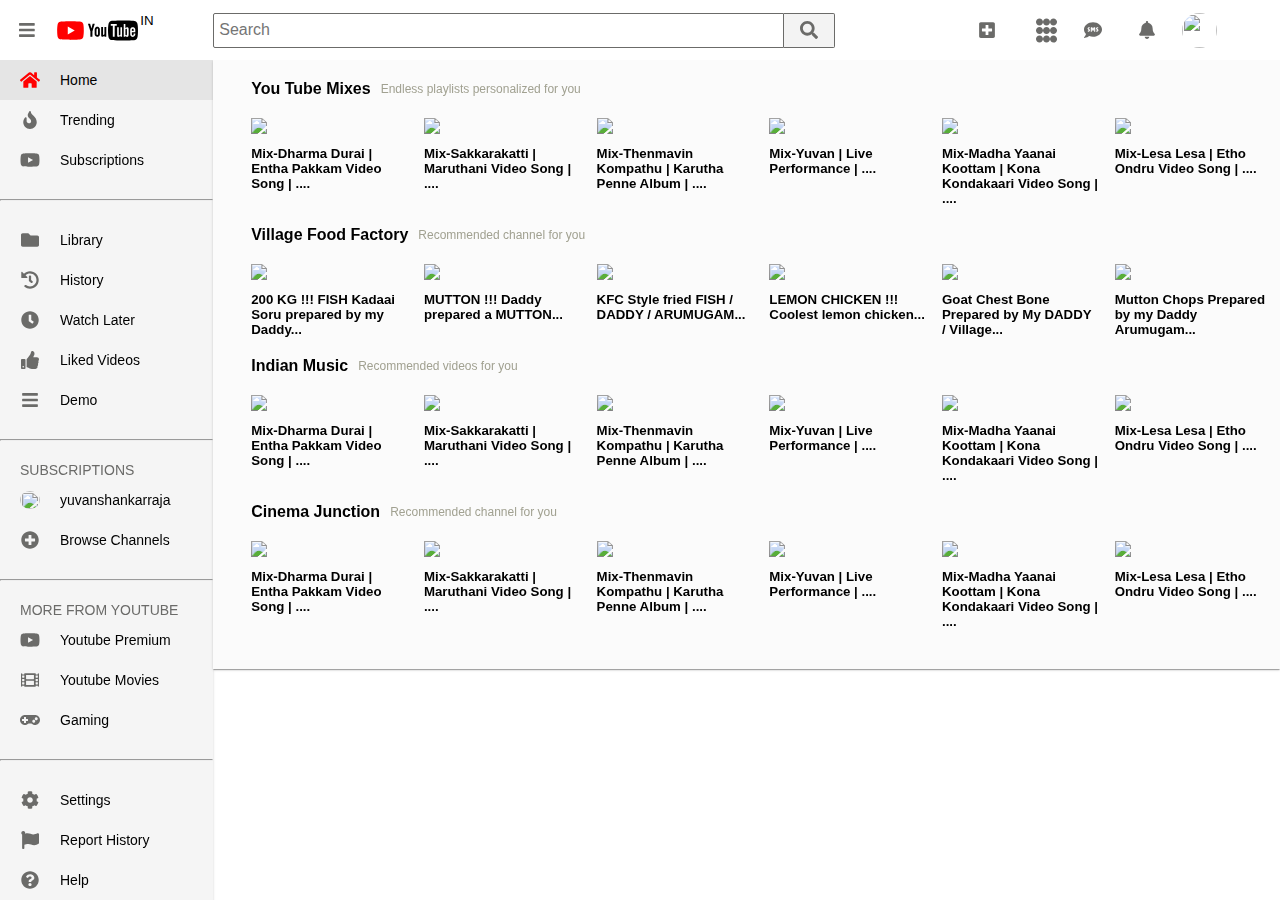
==== youtube.html @ e8dac1bb "Completed: header, aside, section design" ====
<!DOCTYPE html>
<html>
<head>
	<link rel="icon" href="images/favicon_96-vflW9Ec0w.png" sizez="96x96" />
	<title>YouTube</title>
	<meta charset="UTF-8" />
	<meta name="description" content="Youtube Web Application" />
	<meta name="keywords" content="youtube" />
	<meta name="author" content="Satham Hussain" />
	<meta name="viewport" content="width=device-width, initial-scale=1.0" />
	<link rel="stylesheet" href="youtube.css" />
</head>
<body>
	<svg style="display: none;" aria-hidden="true" version="1.1" xmlns="http://www.w3.org/2000/svg" xmlns:xlink="http://www.w3.org/1999/xlink">
		<defs>
			<symbol id="bars" viewBox="0 0 448 512">
				<title>Menu</title>
				<path fill="#6b6b69" d="M16 132h416c8.837 0 16-7.163 16-16V76c0-8.837-7.163-16-16-16H16C7.163 60 0 67.163 0 76v40c0 8.837 7.163 16 16 16zm0 160h416c8.837 0 16-7.163 16-16v-40c0-8.837-7.163-16-16-16H16c-8.837 0-16 7.163-16 16v40c0 8.837 7.163 16 16 16zm0 160h416c8.837 0 16-7.163 16-16v-40c0-8.837-7.163-16-16-16H16c-8.837 0-16 7.163-16 16v40c0 8.837 7.163 16 16 16z"></path>
			</symbol>
			<symbol id="play-icon" viewBox="0 0 576 512">
				<path fill="red" d="M549.655 124.083c-6.281-23.65-24.787-42.276-48.284-48.597C458.781 64 288 64 288 64S117.22 64 74.629 75.486c-23.497 6.322-42.003 24.947-48.284 48.597-11.412 42.867-11.412 132.305-11.412 132.305s0 89.438 11.412 132.305c6.281 23.65 24.787 41.5 48.284 47.821C117.22 448 288 448 288 448s170.78 0 213.371-11.486c23.497-6.321 42.003-24.171 48.284-47.821 11.412-42.867 11.412-132.305 11.412-132.305s0-89.438-11.412-132.305zm-317.51 213.508V175.185l142.739 81.205-142.739 81.201z"></path>
			</symbol>
			<symbol id="play-icon-gray" viewBox="0 0 576 512">
				<path fill="#6b6b69" d="M549.655 124.083c-6.281-23.65-24.787-42.276-48.284-48.597C458.781 64 288 64 288 64S117.22 64 74.629 75.486c-23.497 6.322-42.003 24.947-48.284 48.597-11.412 42.867-11.412 132.305-11.412 132.305s0 89.438 11.412 132.305c6.281 23.65 24.787 41.5 48.284 47.821C117.22 448 288 448 288 448s170.78 0 213.371-11.486c23.497-6.321 42.003-24.171 48.284-47.821 11.412-42.867 11.412-132.305 11.412-132.305s0-89.438-11.412-132.305zm-317.51 213.508V175.185l142.739 81.205-142.739 81.201z"></path>
			</symbol>
			<symbol id="youtube" viewBox="0 0 1285 512">
				<title>Youtube</title>
				<g id="icomoon-ignore">
				</g>
				<g>
					<path d="M172.006 84.7c0.105-0.433 0.172-0.74 0.194-0.9l0.521-3.779-23.674-0.133c-21.389-0.121-27.935 0.004-28.523 0.542-0.282 0.258-7.666 28.317-20.828 79.136-6.278 24.242-11.562 43.603-11.743 43.025s-7.695-28.249-16.698-61.49c-9.003-33.241-16.552-60.621-16.775-60.846-0.312-0.311-28.99-0.45-52.209-0.251-3.368 0.028-5.239-6.555 30.011 105.567 4.88 15.52 12.185 37.499 16.234 48.839 4.666 13.071 7.995 23.161 10.267 31.587 4.019 16.034 4.16 26.082 3.282 37.813-1.013 13.55-1.16 109.219-0.171 110.819 0.756 1.224 45.611 1.795 49.856 0.634 0.679-0.186 1.132-0.846 1.435-4.464 1.059-3.11 1.143-15.485 1.143-66.872v-65.641l2.871-9.056c1.878-5.925 6.6-21.498 10.495-34.61 3.894-13.111 8.605-28.81 10.469-34.886 16.917-55.16 33.070-109.415 33.497-112.505l0.346-2.528z"></path>
					<path d="M423.061 164.326l-0.010 3.419-0.533 0.007-0.298 94.497-0.288 91.613-7.333 7.464c-8.212 8.36-14.793 11.55-20.744 10.057-6.481-1.627-6.32 0.9-6.861-107.384l-0.499-99.673h-47.158v3.425h-0.543v108.144c0 115.868-0.003 115.8 5.876 127.438 4.683 9.268 11.505 13.779 23.195 15.336h0.001c15.395 2.050 32-4.925 47.385-19.904l6.687-6.511v11.223c0 9.698 0.277 11.3 2.035 11.79 2.878 0.803 38.587 0.853 42.445 0.063l3.198-0.657v-3.314l0.543-0.111v-247.549l-47.098 0.629z"></path>
					<path d="M303.446 213.165c-4.467-19.171-12.84-32.058-26.616-40.97-21.641-14-46.359-15.478-69.293-4.145-16.713 8.257-27.476 21.957-33.036 42.042-0.663 2.393-1.149 4.406-1.517 7.407-1.415 7.092-1.582 17.675-1.945 66.975-0.56 75.964 0.308 85.002 9.822 102.255 9.332 16.924 28.702 29.33 49.786 31.891 6.348 0.77 19.215-0.429 26.615-2.481 16.816-4.663 32.932-17.953 40.059-33.039 3.079-6.517 4.938-11.048 6.058-19.325 2.087-11.308 2.235-29.587 2.235-76.188-0.001-59.438-0.19-65.931-2.168-74.423zM249.67 368.002c-3.953 3.014-10.867 4.325-16.492 3.125-4.328-0.923-10.169-7.709-11.967-13.901-2.239-7.718-2.411-114.993-0.477-136.030 3.19-10.527 12.095-16.025 21.817-13.406 7.578 2.041 11.458 6.787 13.668 16.728 1.641 7.377 1.835 16.565 1.486 70.63-0.23 35.851-0.358 53.371-1.529 62.776-1.191 5.935-3.16 7.524-6.507 10.077z"></path>
					<path d="M1150.195 267.068h22.785l-0.363-20.641c-0.352-18.934-0.631-21.1-3.162-26.236-3.991-8.105-9.88-11.701-19.223-11.701-11.224 0-18.339 5.424-21.694 16.571-1.429 4.743-2.931 37.343-1.853 40.154 0.602 1.572 3.862 1.853 23.511 1.853z"></path>
					<path d="M997.898 220.119c-3.038-6.124-8.692-9.139-15.263-8.903-5.111 0.183-10.78 2.339-16.244 6.505l-4.070 3.089v148.299l4.070 3.089c9.215 7.026 19.337 8.515 26.309 3.851 2.76-1.846 4.558-4.389 5.96-8.43 1.823-5.262 1.982-12.002 1.745-74.386-0.247-65.022-0.39-68.851-2.507-73.113z"></path>
					<path d="M1280.439 153.316c-4.54-54.421-8.151-72.082-19.376-94.772-14.864-30.050-36.346-45.894-66.938-49.373-23.655-2.689-112.658-6.485-195.022-8.316-142.594-3.169-377.029 2.929-406.969 10.586-13.837 3.539-24.213 9.555-35.011 20.302-18.922 18.831-30.196 45.84-34.726 83.198-10.346 85.303-10.567 188.363-0.594 276.757 4.288 38.020 13.121 62.721 29.705 83.079 10.347 12.703 28.176 23.499 44.13 26.721 11.192 2.262 67.21 5.399 148.803 8.334 12.153 0.437 44.333 1.19 71.515 1.672 56.65 1.006 160.813 0.411 220.36-1.26 40.063-1.125 113.101-4.086 126.75-5.141 3.839-0.296 12.735-0.864 19.768-1.262 23.639-1.335 38.677-6.284 52.798-17.38 18.276-14.359 32.428-40.897 38.408-72.019 5.657-29.447 9.444-81.887 10.211-141.425 0.642-49.745-0.213-76.588-3.811-119.704zM712.636 133.596l-26.491 0.327-1.163 282.572-22.966 0.291c-17.763 0.244-23.154-0.022-23.583-1.163-0.308-0.813-0.678-64.51-0.836-141.577l-0.29-140.123-51.746-0.654v-44.152l152.914 0.618 0.654 43.534-26.491 0.327zM875.108 295.558v121.517h-41.862v-12.791c0-9.623-0.367-12.791-1.49-12.791-0.82 0-4.613 3.172-8.431 7.049-8.279 8.409-18.086 15.183-26.455 18.315-17.331 6.484-33.794 2.7-40.809-9.375-6.419-11.055-6.541-13.526-6.541-128.168v-105.274h41.827l0.327 99.132c0.312 97.411 0.357 99.197 2.688 103.166 3.091 5.26 7.804 6.673 15.298 4.615 4.409-1.212 7.418-3.353 14.572-10.466l9.012-8.976v-187.473h41.862v121.517zM1038.379 399.705c-3.686 8.212-11.903 16.255-18.641 18.243-17.583 5.191-31.688 0.962-47.967-14.354-5.052-4.752-9.755-8.612-10.466-8.612-0.856 0-1.308 3.724-1.308 11.047v11.047h-41.862v-327.923h41.862v53.491c0 29.42 0.393 53.491 0.872 53.491s4.894-3.904 9.812-8.649c11.314-10.921 20.774-15.7 32.779-16.607 21.405-1.62 34.163 9.397 40.009 34.559 1.823 7.848 1.999 16.813 1.999 89.539-0.001 88.589-0.011 88.959-7.088 104.728zM1215.495 351.084c-0.372 9.113-1.477 19.569-2.471 23.257-5.821 21.584-21.318 36.865-43.716 43.135-30.158 8.439-63.352-5.389-76.602-31.906-7.438-14.885-7.704-17.853-7.704-90.593 0-59.309 0.209-66.585 2.107-74.677 5.373-22.894 18.696-37.711 41.245-45.933 6.534-2.382 13.354-3.603 20.168-3.743 24.336-0.499 48.492 12.59 58.614 33.904 6.83 14.38 7.675 20.53 8.359 61.050l0.618 36.339-89.248 0.618-0.327 24.42c-0.465 34.45 1.858 45.044 11.157 51.31 7.822 5.27 19.84 4.873 26.382-0.872 6.131-5.384 7.863-11.168 8.466-28.053l0.545-14.827h43.098l-0.69 16.572z"></path>
				</g>
			</symbol>
			<symbol id="search-icon" viewBox="0 0 512 512">
				<path fill="#6b6b69" d="M505 442.7L405.3 343c-4.5-4.5-10.6-7-17-7H372c27.6-35.3 44-79.7 44-128C416 93.1 322.9 0 208 0S0 93.1 0 208s93.1 208 208 208c48.3 0 92.7-16.4 128-44v16.3c0 6.4 2.5 12.5 7 17l99.7 99.7c9.4 9.4 24.6 9.4 33.9 0l28.3-28.3c9.4-9.4 9.4-24.6.1-34zM208 336c-70.7 0-128-57.2-128-128 0-70.7 57.2-128 128-128 70.7 0 128 57.2 128 128 0 70.7-57.2 128-128 128z"></path>
			</symbol>
			<symbol id="plus-square" viewBox="0 0 448 512">
				<path fill="#6b6b69" d="M400 32H48C21.5 32 0 53.5 0 80v352c0 26.5 21.5 48 48 48h352c26.5 0 48-21.5 48-48V80c0-26.5-21.5-48-48-48zm-32 252c0 6.6-5.4 12-12 12h-92v92c0 6.6-5.4 12-12 12h-56c-6.6 0-12-5.4-12-12v-92H92c-6.6 0-12-5.4-12-12v-56c0-6.6 5.4-12 12-12h92v-92c0-6.6 5.4-12 12-12h56c6.6 0 12 5.4 12 12v92h92c6.6 0 12 5.4 12 12v56z"></path>
			</symbol>
			<symbol id="ellipsis-h" viewBox="0 0 512 512">
				<path fill="#6b6b69" d="M328 256c0 39.8-32.2 72-72 72s-72-32.2-72-72 32.2-72 72-72 72 32.2 72 72zm104-72c-39.8 0-72 32.2-72 72s32.2 72 72 72 72-32.2 72-72-32.2-72-72-72zm-352 0c-39.8 0-72 32.2-72 72s32.2 72 72 72 72-32.2 72-72-32.2-72-72-72z"></path>
			</symbol>
			<symbol id="ellipsis-v" viewBox="0 0 192 512">
				<path fill="#6b6b69" d="M96 184c39.8 0 72 32.2 72 72s-32.2 72-72 72-72-32.2-72-72 32.2-72 72-72zM24 80c0 39.8 32.2 72 72 72s72-32.2 72-72S135.8 8 96 8 24 40.2 24 80zm0 352c0 39.8 32.2 72 72 72s72-32.2 72-72-32.2-72-72-72-72 32.2-72 72z"></path>
			</symbol>
			<symbol id="comments" viewBox="0 0 512 512">
				<path fill="#6b6b69" d="M256 32C114.6 32 0 125.1 0 240c0 49.6 21.4 95 57 130.7C44.5 421.1 2.7 466 2.2 466.5c-2.2 2.3-2.8 5.7-1.5 8.7S4.8 480 8 480c66.3 0 116-31.8 140.6-51.4 32.7 12.3 69 19.4 107.4 19.4 141.4 0 256-93.1 256-208S397.4 32 256 32z"></path>
			</symbol>
			<symbol id="sms" viewBox="0 0 512 512">
				<path fill="#6b6b69" d="M256 32C114.6 32 0 125.1 0 240c0 49.6 21.4 95 57 130.7C44.5 421.1 2.7 466 2.2 466.5c-2.2 2.3-2.8 5.7-1.5 8.7 1.3 3 4.1 4.8 7.3 4.8 66.3 0 116-31.8 140.6-51.4 32.7 12.3 69 19.4 107.4 19.4 141.4 0 256-93.1 256-208S397.4 32 256 32zM128.2 304H116c-4.4 0-8-3.6-8-8v-16c0-4.4 3.6-8 8-8h12.3c6 0 10.4-3.5 10.4-6.6 0-1.3-.8-2.7-2.1-3.8l-21.9-18.8c-8.5-7.2-13.3-17.5-13.3-28.1 0-21.3 19-38.6 42.4-38.6H156c4.4 0 8 3.6 8 8v16c0 4.4-3.6 8-8 8h-12.3c-6 0-10.4 3.5-10.4 6.6 0 1.3.8 2.7 2.1 3.8l21.9 18.8c8.5 7.2 13.3 17.5 13.3 28.1.1 21.3-19 38.6-42.4 38.6zm191.8-8c0 4.4-3.6 8-8 8h-16c-4.4 0-8-3.6-8-8v-68.2l-24.8 55.8c-2.9 5.9-11.4 5.9-14.3 0L224 227.8V296c0 4.4-3.6 8-8 8h-16c-4.4 0-8-3.6-8-8V192c0-8.8 7.2-16 16-16h16c6.1 0 11.6 3.4 14.3 8.8l17.7 35.4 17.7-35.4c2.7-5.4 8.3-8.8 14.3-8.8h16c8.8 0 16 7.2 16 16v104zm48.3 8H356c-4.4 0-8-3.6-8-8v-16c0-4.4 3.6-8 8-8h12.3c6 0 10.4-3.5 10.4-6.6 0-1.3-.8-2.7-2.1-3.8l-21.9-18.8c-8.5-7.2-13.3-17.5-13.3-28.1 0-21.3 19-38.6 42.4-38.6H396c4.4 0 8 3.6 8 8v16c0 4.4-3.6 8-8 8h-12.3c-6 0-10.4 3.5-10.4 6.6 0 1.3.8 2.7 2.1 3.8l21.9 18.8c8.5 7.2 13.3 17.5 13.3 28.1.1 21.3-18.9 38.6-42.3 38.6z"></path>
			</symbol>
			<symbol id="bell" viewBox="0 0 448 512">
				<path fill="#6b6b69" d="M224 512c35.32 0 63.97-28.65 63.97-64H160.03c0 35.35 28.65 64 63.97 64zm215.39-149.71c-19.32-20.76-55.47-51.99-55.47-154.29 0-77.7-54.48-139.9-127.94-155.16V32c0-17.67-14.32-32-31.98-32s-31.98 14.33-31.98 32v20.84C118.56 68.1 64.08 130.3 64.08 208c0 102.3-36.15 133.53-55.47 154.29-6 6.45-8.66 14.16-8.61 21.71.11 16.4 12.98 32 32.1 32h383.8c19.12 0 32-15.6 32.1-32 .05-7.55-2.61-15.27-8.61-21.71z"></path>
			</symbol>
			<symbol id="home"  viewBox="0 0 576 512">
				<path fill="red" d="M280.37 148.26L96 300.11V464a16 16 0 0 0 16 16l112.06-.29a16 16 0 0 0 15.92-16V368a16 16 0 0 1 16-16h64a16 16 0 0 1 16 16v95.64a16 16 0 0 0 16 16.05L464 480a16 16 0 0 0 16-16V300L295.67 148.26a12.19 12.19 0 0 0-15.3 0zM571.6 251.47L488 182.56V44.05a12 12 0 0 0-12-12h-56a12 12 0 0 0-12 12v72.61L318.47 43a48 48 0 0 0-61 0L4.34 251.47a12 12 0 0 0-1.6 16.9l25.5 31A12 12 0 0 0 45.15 301l235.22-193.74a12.19 12.19 0 0 1 15.3 0L530.9 301a12 12 0 0 0 16.9-1.6l25.5-31a12 12 0 0 0-1.7-16.93z"></path>
			</symbol>
			<symbol id="trending" viewBox="0 0 384 512">
				<path fill="#6b6b69" d="M216 23.86c0-23.8-30.65-32.77-44.15-13.04C48 191.85 224 200 224 288c0 35.63-29.11 64.46-64.85 63.99-35.17-.45-63.15-29.77-63.15-64.94v-85.51c0-21.7-26.47-32.23-41.43-16.5C27.8 213.16 0 261.33 0 320c0 105.87 86.13 192 192 192s192-86.13 192-192c0-170.29-168-193-168-296.14z"></path>
			</symbol>
			<symbol id="library" viewBox="0 0 512 512">
				<path fill="#6b6b69" d="M464 128H272l-64-64H48C21.49 64 0 85.49 0 112v288c0 26.51 21.49 48 48 48h416c26.51 0 48-21.49 48-48V176c0-26.51-21.49-48-48-48z"></path>
			</symbol>
			<symbol id="history" viewBox="0 0 512 512">
				<path fill="#6b6b69" d="M504 255.531c.253 136.64-111.18 248.372-247.82 248.468-59.015.042-113.223-20.53-155.822-54.911-11.077-8.94-11.905-25.541-1.839-35.607l11.267-11.267c8.609-8.609 22.353-9.551 31.891-1.984C173.062 425.135 212.781 440 256 440c101.705 0 184-82.311 184-184 0-101.705-82.311-184-184-184-48.814 0-93.149 18.969-126.068 49.932l50.754 50.754c10.08 10.08 2.941 27.314-11.313 27.314H24c-8.837 0-16-7.163-16-16V38.627c0-14.254 17.234-21.393 27.314-11.314l49.372 49.372C129.209 34.136 189.552 8 256 8c136.81 0 247.747 110.78 248 247.531zm-180.912 78.784l9.823-12.63c8.138-10.463 6.253-25.542-4.21-33.679L288 256.349V152c0-13.255-10.745-24-24-24h-16c-13.255 0-24 10.745-24 24v135.651l65.409 50.874c10.463 8.137 25.541 6.253 33.679-4.21z"></path>
			</symbol>
			<symbol id="clock" viewBox="0 0 512 512">
				<path fill="#6b6b69" d="M256 8C119 8 8 119 8 256s111 248 248 248 248-111 248-248S393 8 256 8zm57.1 350.1L224.9 294c-3.1-2.3-4.9-5.9-4.9-9.7V116c0-6.6 5.4-12 12-12h48c6.6 0 12 5.4 12 12v137.7l63.5 46.2c5.4 3.9 6.5 11.4 2.6 16.8l-28.2 38.8c-3.9 5.3-11.4 6.5-16.8 2.6z"></path>
			</symbol>
			<symbol id="thumbs-up" viewBox="0 0 512 512">
				<path fill="#6b6b69" d="M104 224H24c-13.255 0-24 10.745-24 24v240c0 13.255 10.745 24 24 24h80c13.255 0 24-10.745 24-24V248c0-13.255-10.745-24-24-24zM64 472c-13.255 0-24-10.745-24-24s10.745-24 24-24 24 10.745 24 24-10.745 24-24 24zM384 81.452c0 42.416-25.97 66.208-33.277 94.548h101.723c33.397 0 59.397 27.746 59.553 58.098.084 17.938-7.546 37.249-19.439 49.197l-.11.11c9.836 23.337 8.237 56.037-9.308 79.469 8.681 25.895-.069 57.704-16.382 74.757 4.298 17.598 2.244 32.575-6.148 44.632C440.202 511.587 389.616 512 346.839 512l-2.845-.001c-48.287-.017-87.806-17.598-119.56-31.725-15.957-7.099-36.821-15.887-52.651-16.178-6.54-.12-11.783-5.457-11.783-11.998v-213.77c0-3.2 1.282-6.271 3.558-8.521 39.614-39.144 56.648-80.587 89.117-113.111 14.804-14.832 20.188-37.236 25.393-58.902C282.515 39.293 291.817 0 312 0c24 0 72 8 72 81.452z"></path>
			</symbol>
			<symbol id="plus-circle" viewBox="0 0 512 512">
				<path fill="#6b6b69" d="M256 8C119 8 8 119 8 256s111 248 248 248 248-111 248-248S393 8 256 8zm144 276c0 6.6-5.4 12-12 12h-92v92c0 6.6-5.4 12-12 12h-56c-6.6 0-12-5.4-12-12v-92h-92c-6.6 0-12-5.4-12-12v-56c0-6.6 5.4-12 12-12h92v-92c0-6.6 5.4-12 12-12h56c6.6 0 12 5.4 12 12v92h92c6.6 0 12 5.4 12 12v56z"></path>
			</symbol>
			<symbol id="film" viewBox="0 0 512 512">
				<path fill="#6b6b69" d="M488 64h-8v20c0 6.6-5.4 12-12 12h-40c-6.6 0-12-5.4-12-12V64H96v20c0 6.6-5.4 12-12 12H44c-6.6 0-12-5.4-12-12V64h-8C10.7 64 0 74.7 0 88v336c0 13.3 10.7 24 24 24h8v-20c0-6.6 5.4-12 12-12h40c6.6 0 12 5.4 12 12v20h320v-20c0-6.6 5.4-12 12-12h40c6.6 0 12 5.4 12 12v20h8c13.3 0 24-10.7 24-24V88c0-13.3-10.7-24-24-24zM96 372c0 6.6-5.4 12-12 12H44c-6.6 0-12-5.4-12-12v-40c0-6.6 5.4-12 12-12h40c6.6 0 12 5.4 12 12v40zm0-96c0 6.6-5.4 12-12 12H44c-6.6 0-12-5.4-12-12v-40c0-6.6 5.4-12 12-12h40c6.6 0 12 5.4 12 12v40zm0-96c0 6.6-5.4 12-12 12H44c-6.6 0-12-5.4-12-12v-40c0-6.6 5.4-12 12-12h40c6.6 0 12 5.4 12 12v40zm272 208c0 6.6-5.4 12-12 12H156c-6.6 0-12-5.4-12-12v-96c0-6.6 5.4-12 12-12h200c6.6 0 12 5.4 12 12v96zm0-168c0 6.6-5.4 12-12 12H156c-6.6 0-12-5.4-12-12v-96c0-6.6 5.4-12 12-12h200c6.6 0 12 5.4 12 12v96zm112 152c0 6.6-5.4 12-12 12h-40c-6.6 0-12-5.4-12-12v-40c0-6.6 5.4-12 12-12h40c6.6 0 12 5.4 12 12v40zm0-96c0 6.6-5.4 12-12 12h-40c-6.6 0-12-5.4-12-12v-40c0-6.6 5.4-12 12-12h40c6.6 0 12 5.4 12 12v40zm0-96c0 6.6-5.4 12-12 12h-40c-6.6 0-12-5.4-12-12v-40c0-6.6 5.4-12 12-12h40c6.6 0 12 5.4 12 12v40z"></path>
			</symbol>
			<symbol id="game" viewBox="0 0 640 512">
				<path fill="#6b6b69" d="M480 96H160C71.6 96 0 167.6 0 256s71.6 160 160 160c44.8 0 85.2-18.4 114.2-48h91.5c29 29.6 69.5 48 114.2 48 88.4 0 160-71.6 160-160S568.4 96 480 96zM256 276c0 6.6-5.4 12-12 12h-52v52c0 6.6-5.4 12-12 12h-40c-6.6 0-12-5.4-12-12v-52H76c-6.6 0-12-5.4-12-12v-40c0-6.6 5.4-12 12-12h52v-52c0-6.6 5.4-12 12-12h40c6.6 0 12 5.4 12 12v52h52c6.6 0 12 5.4 12 12v40zm184 68c-26.5 0-48-21.5-48-48s21.5-48 48-48 48 21.5 48 48-21.5 48-48 48zm80-80c-26.5 0-48-21.5-48-48s21.5-48 48-48 48 21.5 48 48-21.5 48-48 48z"></path>
			</symbol>
			<symbol id="settings" viewBox="0 0 512 512">
				<path fill="#6b6b69" d="M487.4 315.7l-42.6-24.6c4.3-23.2 4.3-47 0-70.2l42.6-24.6c4.9-2.8 7.1-8.6 5.5-14-11.1-35.6-30-67.8-54.7-94.6-3.8-4.1-10-5.1-14.8-2.3L380.8 110c-17.9-15.4-38.5-27.3-60.8-35.1V25.8c0-5.6-3.9-10.5-9.4-11.7-36.7-8.2-74.3-7.8-109.2 0-5.5 1.2-9.4 6.1-9.4 11.7V75c-22.2 7.9-42.8 19.8-60.8 35.1L88.7 85.5c-4.9-2.8-11-1.9-14.8 2.3-24.7 26.7-43.6 58.9-54.7 94.6-1.7 5.4.6 11.2 5.5 14L67.3 221c-4.3 23.2-4.3 47 0 70.2l-42.6 24.6c-4.9 2.8-7.1 8.6-5.5 14 11.1 35.6 30 67.8 54.7 94.6 3.8 4.1 10 5.1 14.8 2.3l42.6-24.6c17.9 15.4 38.5 27.3 60.8 35.1v49.2c0 5.6 3.9 10.5 9.4 11.7 36.7 8.2 74.3 7.8 109.2 0 5.5-1.2 9.4-6.1 9.4-11.7v-49.2c22.2-7.9 42.8-19.8 60.8-35.1l42.6 24.6c4.9 2.8 11 1.9 14.8-2.3 24.7-26.7 43.6-58.9 54.7-94.6 1.5-5.5-.7-11.3-5.6-14.1zM256 336c-44.1 0-80-35.9-80-80s35.9-80 80-80 80 35.9 80 80-35.9 80-80 80z"></path>
			</symbol>
			<symbol id="flag" viewBox="0 0 512 512">
				<path fill="#6b6b69" d="M349.565 98.783C295.978 98.783 251.721 64 184.348 64c-24.955 0-47.309 4.384-68.045 12.013a55.947 55.947 0 0 0 3.586-23.562C118.117 24.015 94.806 1.206 66.338.048 34.345-1.254 8 24.296 8 56c0 19.026 9.497 35.825 24 45.945V488c0 13.255 10.745 24 24 24h16c13.255 0 24-10.745 24-24v-94.4c28.311-12.064 63.582-22.122 114.435-22.122 53.588 0 97.844 34.783 165.217 34.783 48.169 0 86.667-16.294 122.505-40.858C506.84 359.452 512 349.571 512 339.045v-243.1c0-23.393-24.269-38.87-45.485-29.016-34.338 15.948-76.454 31.854-116.95 31.854z"></path>
			</symbol>
			<symbol id="questions" viewBox="0 0 512 512">
				<path fill="#6b6b69" d="M504 256c0 136.997-111.043 248-248 248S8 392.997 8 256C8 119.083 119.043 8 256 8s248 111.083 248 248zM262.655 90c-54.497 0-89.255 22.957-116.549 63.758-3.536 5.286-2.353 12.415 2.715 16.258l34.699 26.31c5.205 3.947 12.621 3.008 16.665-2.122 17.864-22.658 30.113-35.797 57.303-35.797 20.429 0 45.698 13.148 45.698 32.958 0 14.976-12.363 22.667-32.534 33.976C247.128 238.528 216 254.941 216 296v4c0 6.627 5.373 12 12 12h56c6.627 0 12-5.373 12-12v-1.333c0-28.462 83.186-29.647 83.186-106.667 0-58.002-60.165-102-116.531-102zM256 338c-25.365 0-46 20.635-46 46 0 25.364 20.635 46 46 46s46-20.636 46-46c0-25.365-20.635-46-46-46z"></path>
			</symbol>
		</defs>
	</svg>

	<header>
		<nav>
			<ul class="col-l-2 left">
				<li class="col-l-2">
					<svg height="18" width="20">
						<use xlink:href="#bars"></use>
 					</svg>
				</li>
				<li class="col-l-10">
					<svg height="25" width="35">
						<use xlink:href="#play-icon"></use>
 					</svg>
					<svg height="25" width="35">
						<use xlink:href="#youtube"></use>
 					</svg>
 					<sup>IN</sup>
				</li>
			</ul>
			<ul class="col-l-7 desktop left">
				<li class="col-l-10">
					<div class="col-l-11">
						<input class="col-l-12" type="text" value="" placeholder="Search">
					</div>
					<div class="col-l-1">
						<svg height="18" width="20">
							<use xlink:href="#search-icon"></use>
						</svg>
					</div>
				</li>
			</ul>
			<ul class="col-l-3 right">
				<li class="col-l-2">
					<svg height="18" width="20">
						<use xlink:href="#plus-square"></use>
					</svg>
				</li>
				<li class="col-l-2">
					<svg preserveAspectRatio="xMidYMid meet" height="25" width="35">
						<use xlink:href="#ellipsis-v" x="0" y="0"></use>
						<use xlink:href="#ellipsis-v" x="7" y="0"></use>
						<use xlink:href="#ellipsis-v" x="14" y="0"></use>
					</svg>
				</li>
				<li class="col-l-2">
					<svg height="18" width="20">
						<use xlink:href="#sms"></use>
					</svg>
				</li>
				<li class="col-l-2">
					<svg height="18" width="20">
						<use xlink:href="#bell"></use>
					</svg>
					<!--
						<sup><div>6</div></sup>
					-->
				</li>
				<li class="col-l-2">
					<div>
						<img src="https://yt3.ggpht.com/a-/AAuE7mBJAxGrt_FuOMkSn2NJ43f8de4fMuPC3uu2xA=s88-c-k-c0x00ffffff-no-rj-mo">
					</div>
				</li>
			</ul>
		</nav>
	</header>
	<aside>
		<ul class="bottom">
			<li class="col-l-12">
				<svg height="18" width="20">
					<use xlink:href="#home"></use>
				</svg>
				<span>Home</span>
			</li>
			<li class="col-l-12">
				<svg height="18" width="20">
					<use xlink:href="#trending"></use>
				</svg>
				<span>Trending</span>
			</li>
			<li class="col-l-12">
				<svg height="18" width="20">
					<use fill="black" xlink:href="#play-icon-gray"></use>
				</svg>
				<span>Subscriptions</span>
			</li>
			<li class="col-l-12">
				<hr class="col-l-12" />
			</li>
			<li class="col-l-12">
				<svg height="18" width="20">
					<use xlink:href="#library"></use>
				</svg>
				<span>Library</span>
			</li>
			<li class="col-l-12">
				<svg height="18" width="20">
					<use xlink:href="#history"></use>
				</svg>
				<span>History</span>
			</li>
			<li class="col-l-12">
				<svg height="18" width="20">
					<use xlink:href="#clock"></use>
				</svg>
				<span>Watch Later</span>
			</li>
			<li class="col-l-12">
				<svg height="18" width="20">
					<use xlink:href="#thumbs-up"></use>
				</svg>
				<span>Liked Videos</span>
			</li>
			<li class="col-l-12">
				<svg height="18" width="20">
					<use xlink:href="#bars"></use>
				</svg>
				<span>Demo</span>
			</li>
			<li class="col-l-12">
				<hr class="col-l-12" />
			</li>
			<li class="col-l-12 aside-head">
				<span>SUBSCRIPTIONS</span>
			</li>
			<li class="col-l-12">
				<div>
					<img src="https://yt3.ggpht.com/a-/AAuE7mBJAxGrt_FuOMkSn2NJ43f8de4fMuPC3uu2xA=s88-c-k-c0x00ffffff-no-rj-mo">
				</div>
				<div>
					<span>yuvanshankarraja</span>
				</div>
			</li>
			<li class="col-l-12">
				<svg height="18" width="20">
					<use xlink:href="#plus-circle"></use>
				</svg>
				<span>Browse Channels</span>
			</li>
			<li class="col-l-12">
				<hr class="col-l-12" />
			</li>
			<li class="col-l-12 aside-head">
				<span>MORE FROM YOUTUBE</span>
			</li>
			<li class="col-l-12">
				<svg height="18" width="20">
					<use xlink:href="#play-icon-gray"></use>
				</svg>
				<span>Youtube Premium</span>
			</li>
			<li class="col-l-12">
				<svg height="18" width="20">
					<use xlink:href="#film"></use>
				</svg>
				<span>Youtube Movies</span>
			</li>
			<li class="col-l-12">
				<svg height="18" width="20">
					<use xlink:href="#game"></use>
				</svg>
				<span>Gaming</span>
			</li>
			<li class="col-l-12">
				<hr class="col-l-12" />
			</li>
			<li class="col-l-12">
				<svg height="18" width="20">
					<use xlink:href="#settings"></use>
				</svg>
				<span>Settings</span>
			</li>
			<li class="col-l-12">
				<svg height="18" width="20">
					<use xlink:href="#flag"></use>
				</svg>
				<span>Report History</span>
			</li>
			<li class="col-l-12">
				<svg height="18" width="20">
					<use xlink:href="#questions"></use>
				</svg>
				<span>Help</span>
			</li>
			<li class="col-l-12">
				<svg height="18" width="20">
					<use xlink:href="#comments"></use>
				</svg>
				<span>Send Feedback</span>
			</li>
		</ul>
	</aside>
	<section>
		<div class="youtube-mixes">
	    	<div class="col-l-12">
	            <h4>You Tube Mixes</h4>
	            <span>Endless playlists personalized for you</span>  
	    	</div>
	    	<div class="col-l-12">
	    		<div class="col-l-2 left">
	    			<div class="col-l-12">
	    				<img src="https://i.ytimg.com/vi/WJbu2Ib3ozE/hqdefault.jpg?sqp=-oaymwEXCNACELwBSFryq4qpAwkIARUAAIhCGAE=&amp;rs=AOn4CLCLOQCYzjW4v8K7j7eRoCKpRzEeRQ">
	    			</div>
	    			<div class="col-l-12">
		            	<h5>Mix-Dharma Durai | Entha Pakkam Video Song | ....</h5>
		        	</div>
	    		</div>
	    		<div class="col-l-2 left">
	    			<div class="col-l-12">
	    				<img src="https://i.ytimg.com/vi/ZkHJT-wLyVg/hqdefault.jpg?sqp=-oaymwEXCNACELwBSFryq4qpAwkIARUAAIhCGAE=&rs=AOn4CLD1T5iomhOvf1H9FDV-jz9av7YhMg">
	    			</div>
	    			<div class="col-l-12">
		            	<h5>Mix-Sakkarakatti | Maruthani Video Song | ....</h5>
		        	</div>
	    		</div>
	    		<div class="col-l-2 left">
	    			<div class="col-l-12">
	    				<img src="https://i.ytimg.com/vi/ppQPpShemEE/hqdefault.jpg?sqp=-oaymwEXCNACELwBSFryq4qpAwkIARUAAIhCGAE=&rs=AOn4CLA9-rfAv5_blAFDIYUwUbIH0sF6Ow">
	    			</div>
	    			<div class="col-l-12">
		            	<h5>Mix-Thenmavin Kompathu | Karutha Penne Album | ....</h5>
		        	</div>
	    		</div>
	    		<div class="col-l-2 left">
	    			<div class="col-l-12">
	    				<img src="https://i.ytimg.com/vi/wMmwpNNFYKs/hqdefault.jpg?sqp=-oaymwEXCNACELwBSFryq4qpAwkIARUAAIhCGAE=&rs=AOn4CLBylaHY2BNYeYAFru0MHAMsIDUZvA">
	    			</div>
	    			<div class="col-l-12">
		            	<h5>Mix-Yuvan | Live Performance | ....</h5>
		        	</div>
	    		</div>
	    		<div class="col-l-2 left">
	    			<div class="col-l-12">
	    				<img src="https://i.ytimg.com/vi/ovYSmZj85Es/hqdefault.jpg?sqp=-oaymwEXCNACELwBSFryq4qpAwkIARUAAIhCGAE=&rs=AOn4CLA4-R2mtXFgGvca9IC6wQnaQL-MXQ">
	    			</div>
	    			<div class="col-l-12">
		            	<h5>Mix-Madha Yaanai Koottam | Kona Kondakaari Video Song | ....</h5>
		        	</div>
	    		</div>
	    		<div class="col-l-2 left">
	    			<div class="col-l-12">
	    				<img src="https://i.ytimg.com/vi/Y0mFoeCboWE/hqdefault.jpg?sqp=-oaymwEXCNACELwBSFryq4qpAwkIARUAAIhCGAE=&rs=AOn4CLAb8FZ0pJFmGvecHL-IWJ4KMsEDqw">
	    			</div>
	    			<div class="col-l-12">
		            	<h5>Mix-Lesa Lesa | Etho Ondru Video Song | ....</h5>
		        	</div>
	    		</div>
		    </div>
	    </div>
	    <div class="youtube-mixes">
	    	<div class="col-l-12">
	            <h4>Village Food Factory</h4>
	            <span>Recommended channel for you</span>   
	    	</div>
	    	<div class="col-l-12">
	    		<div class="col-l-2 left">
	    			<div class="col-l-12">
	    				<img src="https://i.ytimg.com/vi/79e2HVpvVX8/hqdefault.jpg?sqp=-oaymwEZCNACELwBSFXyq4qpAwsIARUAAIhCGAFwAQ==&rs=AOn4CLBqh5DdJ_dCcXSzuVj0ioQP8wSCSA">
	    			</div>
	    			<div class="col-l-12">
		            	<h5>200 KG !!! FISH Kadaai Soru prepared by my Daddy...</h5>
		        	</div>
	    		</div>
	    		<div class="col-l-2 left">
	    			<div class="col-l-12">
	    				<img src="https://i.ytimg.com/vi/SEkb8II2pkw/hqdefault.jpg?sqp=-oaymwEZCNACELwBSFXyq4qpAwsIARUAAIhCGAFwAQ==&rs=AOn4CLB7vtYfnGqfY8SkvUWbG8uP13es4g">
	    			</div>
	    			<div class="col-l-12">
		            	<h5>MUTTON !!! Daddy prepared a MUTTON...</h5>
		        	</div>
	    		</div>
	    		<div class="col-l-2 left">
	    			<div class="col-l-12">
	    				<img src="https://i.ytimg.com/vi/_US4Q9t-tpw/hqdefault.jpg?sqp=-oaymwEZCNACELwBSFXyq4qpAwsIARUAAIhCGAFwAQ==&rs=AOn4CLDV2XbyvCvrbzXX6inefCihdtwgUQ">
	    			</div>
	    			<div class="col-l-12">
		            	<h5>KFC Style fried FISH / DADDY / ARUMUGAM...</h5>
		        	</div>
	    		</div>
	    		<div class="col-l-2 left">
	    			<div class="col-l-12">
	    				<img src="https://i.ytimg.com/vi/-dL-ga257T4/hqdefault.jpg?sqp=-oaymwEZCNACELwBSFXyq4qpAwsIARUAAIhCGAFwAQ==&rs=AOn4CLDP6pbHyFW6eKoW5vjq9dd9Y1bG2Q">
	    			</div>
	    			<div class="col-l-12">
		            	<h5>LEMON CHICKEN !!! Coolest lemon chicken...</h5>
		        	</div>
	    		</div>
	    		<div class="col-l-2 left">
	    			<div class="col-l-12">
	    				<img src="https://i.ytimg.com/vi/hzcMxguP4KQ/hqdefault.jpg?sqp=-oaymwEZCNACELwBSFXyq4qpAwsIARUAAIhCGAFwAQ==&rs=AOn4CLBrHBgc6M1DBLLa6YS6izGtNUtiPw">
	    			</div>
	    			<div class="col-l-12">
		            	<h5>Goat Chest Bone Prepared by My DADDY / Village...</h5>
		        	</div>
	    		</div>
	    		<div class="col-l-2 left">
	    			<div class="col-l-12">
	    				<img src="https://i.ytimg.com/vi/Bz9nQF2A2D8/hqdefault.jpg?sqp=-oaymwEZCNACELwBSFXyq4qpAwsIARUAAIhCGAFwAQ==&rs=AOn4CLBLjEgjsmLOBJ-CJZ-MsmtGMGsKnw">
	    			</div>
	    			<div class="col-l-12">
		            	<h5>Mutton Chops Prepared by my Daddy Arumugam...</h5>
		        	</div>
	    		</div>
		    </div>
	    </div>
	    <div class="youtube-mixes">
	    	<div class="col-l-12">
	            <h4>Indian Music</h4>
	            <span>Recommended videos for you</span> 
	    	</div>
	    	<div class="col-l-12">
	    		<div class="col-l-2 left">
	    			<div class="col-l-12">
	    				<img src="https://i.ytimg.com/vi/dlC6A3MplMo/hqdefault.jpg?sqp=-oaymwEZCNACELwBSFXyq4qpAwsIARUAAIhCGAFwAQ==&rs=AOn4CLDnUucxR3ynisKs1ENByJleFoFNBQ">
	    			</div>
	    			<div class="col-l-12">
		            	<h5>Mix-Dharma Durai | Entha Pakkam Video Song | ....</h5>
		        	</div>
	    		</div>
	    		<div class="col-l-2 left">
	    			<div class="col-l-12">
	    				<img src="https://i.ytimg.com/vi/MnbWE8ZKeBg/hqdefault.jpg?sqp=-oaymwEZCNACELwBSFXyq4qpAwsIARUAAIhCGAFwAQ==&rs=AOn4CLDi5erARGVuYnyCTpDQo6akDSZ7AQ">
	    			</div>
	    			<div class="col-l-12">
		            	<h5>Mix-Sakkarakatti | Maruthani Video Song | ....</h5>
		        	</div>
	    		</div>
	    		<div class="col-l-2 left">
	    			<div class="col-l-12">
	    				<img src="https://i.ytimg.com/vi/lxB-ki-qE64/hqdefault.jpg?sqp=-oaymwEZCNACELwBSFXyq4qpAwsIARUAAIhCGAFwAQ==&rs=AOn4CLCEyo0AAqg_yfyTqG5H4CapXLDoWA">
	    			</div>
	    			<div class="col-l-12">
		            	<h5>Mix-Thenmavin Kompathu | Karutha Penne Album | ....</h5>
		        	</div>
	    		</div>
	    		<div class="col-l-2 left">
	    			<div class="col-l-12">
	    				<img src="https://i.ytimg.com/vi/bnqLzCsffwY/hqdefault.jpg?sqp=-oaymwEZCNACELwBSFXyq4qpAwsIARUAAIhCGAFwAQ==&rs=AOn4CLCBU_yRy_SVmd4heUDv0NOMxolqeA">
	    			</div>
	    			<div class="col-l-12">
		            	<h5>Mix-Yuvan | Live Performance | ....</h5>
		        	</div>
	    		</div>
	    		<div class="col-l-2 left">
	    			<div class="col-l-12">
	    				<img src="https://i.ytimg.com/vi/o6veiZTyHR0/hqdefault.jpg?sqp=-oaymwEZCNACELwBSFXyq4qpAwsIARUAAIhCGAFwAQ==&rs=AOn4CLCZCQstOX8rOKZkXiELXL7HjcrWDg">
	    			</div>
	    			<div class="col-l-12">
		            	<h5>Mix-Madha Yaanai Koottam | Kona Kondakaari Video Song | ....</h5>
		        	</div>
	    		</div>
	    		<div class="col-l-2 left">
	    			<div class="col-l-12">
	    				<img src="https://i.ytimg.com/vi/b0nxyisAslA/hqdefault_live.jpg?sqp=-oaymwEZCNACELwBSFXyq4qpAwsIARUAAIhCGAFwAQ==&rs=AOn4CLAFEfShYbqVzImWxprSyEn42xty0g">
	    			</div>
	    			<div class="col-l-12">
		            	<h5>Mix-Lesa Lesa | Etho Ondru Video Song | ....</h5>
		        	</div>
	    		</div>
		    </div>
	    </div>
	    <div class="youtube-mixes">
	    	<div class="col-l-12">
	            <h4>Cinema Junction</h4>
	            <span>Recommended channel for you</span>  
	    	</div>
	    	<div class="col-l-12">
	    		<div class="col-l-2 left">
	    			<div class="col-l-12">
	    				<img src="https://i.ytimg.com/an_webp/3KqQUoZGTyQ/mqdefault_6s.webp?du=3000&sqp=COivgOsF&rs=AOn4CLCVHUJ5H5qBQBS2o6JhmJVAhCG1MA">
	    			</div>
	    			<div class="col-l-12">
		            	<h5>Mix-Dharma Durai | Entha Pakkam Video Song | ....</h5>
		        	</div>
	    		</div>
	    		<div class="col-l-2 left">
	    			<div class="col-l-12">
	    				<img src="https://i.ytimg.com/an_webp/qJ5aTzxfykY/mqdefault_6s.webp?du=3000&sqp=CJ64gOsF&rs=AOn4CLB7Y7mgvvvKkdH1oA5BlmLtBGHwdA">
	    			</div>
	    			<div class="col-l-12">
		            	<h5>Mix-Sakkarakatti | Maruthani Video Song | ....</h5>
		        	</div>
	    		</div>
	    		<div class="col-l-2 left">
	    			<div class="col-l-12">
	    				<img src="https://i.ytimg.com/an_webp/vO2lsiJYn8A/mqdefault_6s.webp?du=3000&sqp=CMDBgOsF&rs=AOn4CLB1ucOXr4Zl8Y9zx4mSiIUHfHlKow">
	    			</div>
	    			<div class="col-l-12">
		            	<h5>Mix-Thenmavin Kompathu | Karutha Penne Album | ....</h5>
		        	</div>
	    		</div>
	    		<div class="col-l-2 left">
	    			<div class="col-l-12">
	    				<img src="https://i.ytimg.com/an_webp/s6jqTZHZPvA/mqdefault_6s.webp?du=3000&sqp=CMDPgOsF&rs=AOn4CLCURbSIfzAzniTL4jwAug7DLL39Tw">
	    			</div>
	    			<div class="col-l-12">
		            	<h5>Mix-Yuvan | Live Performance | ....</h5>
		        	</div>
	    		</div>
	    		<div class="col-l-2 left">
	    			<div class="col-l-12">
	    				<img src="https://i.ytimg.com/an_webp/OHm5q49OurI/mqdefault_6s.webp?du=3000&sqp=CLy-gOsF&rs=AOn4CLDxDcBUU1f_0TOwXqpJw02ZA7Zqzg">
	    			</div>
	    			<div class="col-l-12">
		            	<h5>Mix-Madha Yaanai Koottam | Kona Kondakaari Video Song | ....</h5>
		        	</div>
	    		</div>
	    		<div class="col-l-2 left">
	    			<div class="col-l-12">
	    				<img src="https://i.ytimg.com/an_webp/wZ5Y0yV_bgE/mqdefault_6s.webp?du=3000&sqp=CMLQgOsF&rs=AOn4CLAflpI55QenZDt7BZOCxoIjtI47cQ">
	    			</div>
	    			<div class="col-l-12">
		            	<h5>Mix-Lesa Lesa | Etho Ondru Video Song | ....</h5>
		        	</div>
	    		</div>
		    </div>
	    </div>
	</section>
	<!--
		<footer></footer>
	-->
</body>
</html>
---- youtube.css ----
/* ===================
Author: Satham Hussain
Copyright 2019 satham
Developed for youtube web app
Swatch Colors
#f5f5f5 -- Smokewhite
====================== */

/* resets and overrides
====================== */

* {
	box-sizing: border-box;
	margin: 0;
	padding: 0;
	font-family: Roboto, Oxygen-sans, Ubuntu, Cantarell, "Helvitica Neue", sans-serif !important;
}

body * {
	font-family: Roboto, Oxygen-sans, Ubuntu, Cantarell, "Helvitica Neue", sans-serif !important;
}

ul {
	list-style-type: none;
}

/* Link and type
================ */
a:hover, a:active, a:visited, a:link {text-decoration: none;}

a, span {display: inline-block;}

/*==========
main layouts
==========*/
header {
	position: fixed;
	top: 0;
	background: #ffffff;
	height: 60px;
	width: 100%;
	z-index: 999;
}

aside {
	position: fixed;
	top: 60px;
	height: 100%;
	width: 16.66%;
	box-shadow: 0 2px 1px -1px rgba(0,0,0,.2), 0 1px 1px 0 rgba(0,0,0,.14), 0 1px 3px 0 rgba(0,0,0,.12);
	background: #f5f5f5;
}

aside:hover {
	overflow-y: scroll;
	scrollbar-width: 5px;
}

section {
	position: absolute;
	top: 60px;
	left: 16.66%;
	width: 83.33%;
	z-index: 100;
	padding-bottom: 40px;
	padding-left: 30px;
	box-shadow: 0 2px 1px -1px rgba(0,0,0,.2), 0 1px 1px 0 rgba(0,0,0,.14), 0 1px 3px 0 rgba(0,0,0,.12);
	background: #fbfbfb;
}

footer {
	position: fixed;
	width: 100%;
	height: 44px;
	bottom: 0;
	background: blue;
}

/* secondary layout
=================== */
[class*="col-"] {
	width: 100%;
}

@media only screen and (min-width: 600px) {
	.col-s-1 {
		width: 8.33%;
	}
	.col-s-2 {
		width: 16.66%;
	}
	.col-s-3 {
		width: 25%;
	}
	.col-s-4 {
		width: 33.33%;
	}
	.col-s-5 {
		width: 42.66%;
	}
	.col-s-6 {
		width: 50%;
	}
	.col-s-7 {
		width: 58.33%;
	}
	.col-s-8 {
		width: 66.66%;
	}
	.col-s-9 {
		width: 75%;
	}
	.col-s-10 {
		width: 83.33%;
	}
	.col-s-11 {
		width: 92.66%;
	}
	.col-s-12 {
		width: 100%;
	}
	aside {
		display: none;
	}
	.desktop {
		display: none;
	}
}

@media only screen and (min-width: 768px) {
	.col-l-1 {
		width: 8.33%;
	}
	.col-l-2 {
		width: 16.66%;
	}
	.col-l-3 {
		width: 25%;
	}
	.col-l-4 {
		width: 33.33%;
	}
	.col-l-5 {
		width: 42.66%;
	}
	.col-l-6 {
		width: 50%;
	}
	.col-l-7 {
		width: 58.33%;
	}
	.col-l-8 {
		width: 66.66%;
	}
	.col-l-9 {
		width: 75%;
	}
	.col-l-10 {
		width: 83.33%;
	}
	.col-l-11 {
		width: 92.66%;
	}
	.col-l-12 {
		width: 100%;
	}
	aside {
		display: block;
	}
	.desktop {
		display: block;
	}
}

@media only screen and (max-width: 600px) {
	section {
		width: 100%;
		left: 0;
		padding-left: 0;
	}
	aside {
		display: none;
	}
	.desktop {
		display: none;
	}
}

@media (min-width: 768px) and (max-width: 1025px) {
	aside {
		width: 16.66%;
	}
	section {
		width: 83.33%;
	}
	aside {
		display: block;
	}
	.desktop {
		display: block;
	}
}

header nav ul {
	display: flex;
}

header nav ul, header nav ul li {
	height: 60px;
}

header nav ul li {
	display: flex;
	align-items: center;
}

header nav ul:first-child li:first-child {
	justify-content: space-around;
}

header nav ul:first-child li:nth-child(1), header nav ul:first-child li:nth-child(2) {
	padding-left: 8.33%;
}

header nav ul:first-child li:nth-child(2) svg {
	height: 25px;
	width: 35px;
}

header nav ul:first-child li:nth-child(2) svg:nth-child(2) {
	height: 45px;
	width: 50px;
}

header nav ul:first-child li:nth-child(2) sup {
	height: 35px;
	width: 25px;
	margin: 0 0 0 2px;
}

header nav ul li:nth-child(3) span {
	font-size: 11px;
    padding: 12px 0 0 2px;
    color: #6b6b69;
}

header nav ul:nth-child(2) li {
	justify-content: normal;
}

header nav ul:nth-child(2) li div:first-child {
	height: 35px;
}

header nav ul:nth-child(2) li div:nth-child(1) input {
    height: 35px;
    border-radius: 2px 0 0 2px;
    border: 1px solid #6b6b69;
    text-indent: 5px;
    font-size: 16px;
}

header nav ul:nth-child(2) li div:nth-child(2) {
	height: 35px;
	align-items: center;
	display: flex;
	border: 1px solid #6b6b69;
	border-radius: 0 2px 2px 0;
	border-left: none;
	justify-content: space-around;
	background: #f3f3f3;
}

header nav ul:nth-child(3) li {
	position: relative;
	justify-content: space-around;
}

header nav ul:nth-child(3) li:nth-child(4) sup {
	height: 60px;
    width: 20px;
    left: 26px;
    border-radius: 50%;
    font-size: 14px;
    top: 10px;
    position: absolute;
}

header nav ul:nth-child(3) li:nth-child(4) sup  div{
	background: red;
    border-radius: 50%;
    text-align: center;
    color: white;
    font-weight: 600;
}

header nav ul:nth-child(3) li:nth-child(5) div, header nav ul:nth-child(3) li:nth-child(5) div img{
	height: 35px;
    width: 35px;
}

header nav ul:nth-child(3) li:nth-child(5) div img {
    border-radius: 50%;
}

aside ul li {
	height: 40px;
    display: flex;
    align-items: center;
}

aside ul li:first-child {
	background: #e5e5e5;
}

aside ul li svg {
	margin: 0 20px 0 20px;
}

aside ul li span {
	font-size: 14px;
}

aside ul li.aside-head {
	color: #6b6b69;
  	height: 20px;
}

aside ul li.aside-head span {
	font-weight: 450;
	margin: 0 20px 0 20px;
}

aside ul li:nth-child(12) div:first-child {
	width: 20px;
    height: 18px;
    margin: 0 20px 0 20px;
}

aside ul li:nth-child(12) div:first-child img {
	width: 20px;
    height: 18px;
    border-radius: 50%;
}

section div.youtube-mixes > div:first-child {
	display: flex;
	align-items: center;
	height: 50px;
}

section div.youtube-mixes > div:first-child span {
    font-size: 12px;
    color: #a1a191;
    padding-left: 10px;
}

section div.youtube-mixes > div:first-child, section div.youtube-mixes div:nth-child(2) > div div {
	padding: 8px 8px 0 8px;
}

section div.youtube-mixes div:nth-child(2) > div div:nth-child(1) img {
	width: 100%;
}

/* form elements
================ */
input {}
label {}
button {}

/* mischellaneous
================= */
.left {
	float: left;
}

.right {
	float: right;
}

.clear {
	clear: both;
}

.bottom {
	margin-bottom: 5em;
}
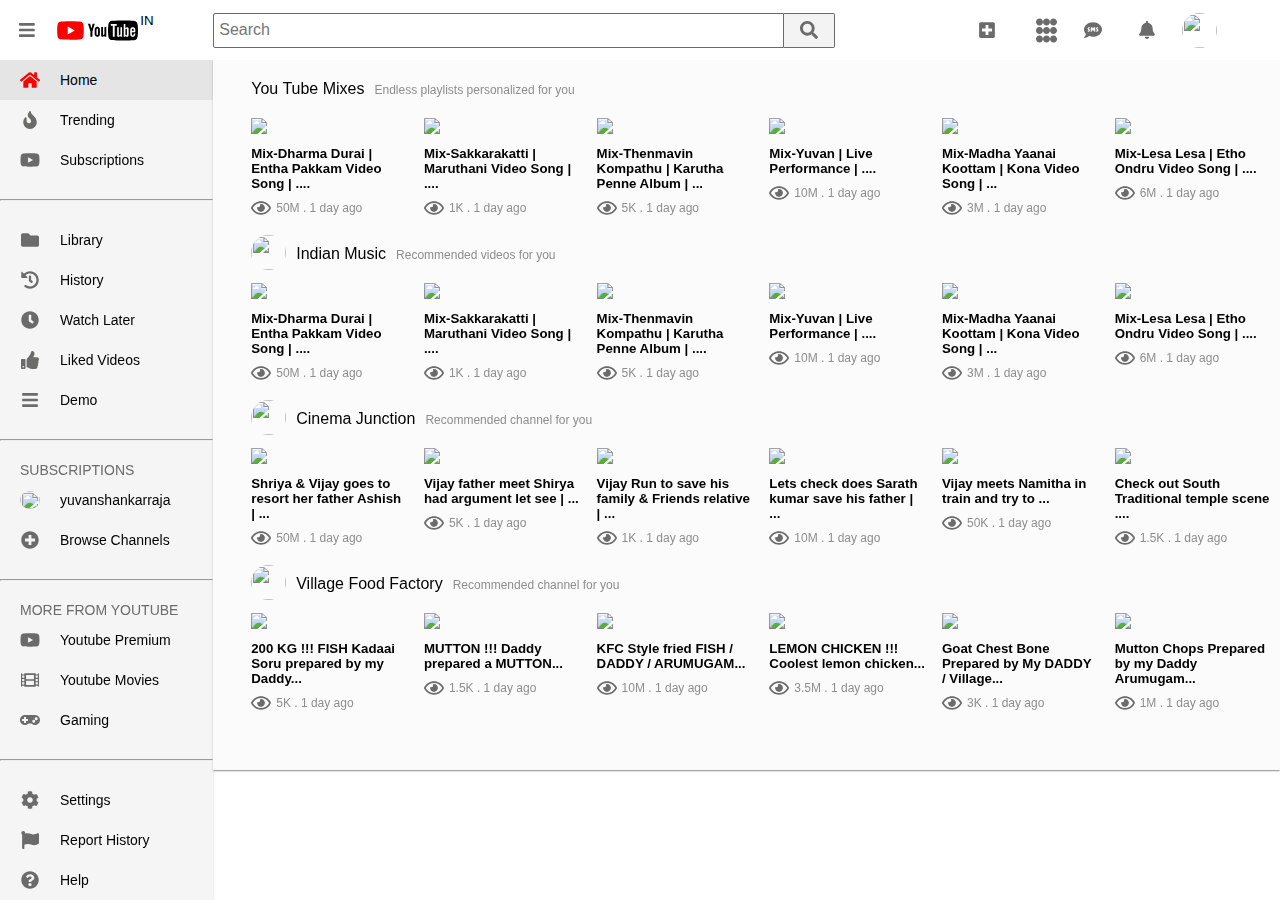
==== commit 87aefa61: "Added: Footer Changed: Section element" ====
--- a/youtube.html
+++ b/youtube.html
@@ -93,11 +93,17 @@
 			<symbol id="questions" viewBox="0 0 512 512">
 				<path fill="#6b6b69" d="M504 256c0 136.997-111.043 248-248 248S8 392.997 8 256C8 119.083 119.043 8 256 8s248 111.083 248 248zM262.655 90c-54.497 0-89.255 22.957-116.549 63.758-3.536 5.286-2.353 12.415 2.715 16.258l34.699 26.31c5.205 3.947 12.621 3.008 16.665-2.122 17.864-22.658 30.113-35.797 57.303-35.797 20.429 0 45.698 13.148 45.698 32.958 0 14.976-12.363 22.667-32.534 33.976C247.128 238.528 216 254.941 216 296v4c0 6.627 5.373 12 12 12h56c6.627 0 12-5.373 12-12v-1.333c0-28.462 83.186-29.647 83.186-106.667 0-58.002-60.165-102-116.531-102zM256 338c-25.365 0-46 20.635-46 46 0 25.364 20.635 46 46 46s46-20.636 46-46c0-25.365-20.635-46-46-46z"></path>
 			</symbol>
+			<symbol id="eye" viewBox="0 0 576 512">
+				<path fill="#6b6b69" d="M288 144a110.94 110.94 0 0 0-31.24 5 55.4 55.4 0 0 1 7.24 27 56 56 0 0 1-56 56 55.4 55.4 0 0 1-27-7.24A111.71 111.71 0 1 0 288 144zm284.52 97.4C518.29 135.59 410.93 64 288 64S57.68 135.64 3.48 241.41a32.35 32.35 0 0 0 0 29.19C57.71 376.41 165.07 448 288 448s230.32-71.64 284.52-177.41a32.35 32.35 0 0 0 0-29.19zM288 400c-98.65 0-189.09-55-237.93-144C98.91 167 189.34 112 288 112s189.09 55 237.93 144C477.1 345 386.66 400 288 400z"></path>
+			</symbol>
+			<symbol id="envelope" viewBox="0 0 512 512">
+				<path fill="#6b6b69" d="M502.3 190.8c3.9-3.1 9.7-.2 9.7 4.7V400c0 26.5-21.5 48-48 48H48c-26.5 0-48-21.5-48-48V195.6c0-5 5.7-7.8 9.7-4.7 22.4 17.4 52.1 39.5 154.1 113.6 21.1 15.4 56.7 47.8 92.2 47.6 35.7.3 72-32.8 92.3-47.6 102-74.1 131.6-96.3 154-113.7zM256 320c23.2.4 56.6-29.2 73.4-41.4 132.7-96.3 142.8-104.7 173.4-128.7 5.8-4.5 9.2-11.5 9.2-18.9v-19c0-26.5-21.5-48-48-48H48C21.5 64 0 85.5 0 112v19c0 7.4 3.4 14.3 9.2 18.9 30.6 23.9 40.7 32.4 173.4 128.7 16.8 12.2 50.2 41.8 73.4 41.4z"></path>
+			</symbol>
 		</defs>
 	</svg>
 
 	<header>
-		<nav>
+		<nav class="desktop">
 			<ul class="col-l-2 left">
 				<li class="col-l-2">
 					<svg height="18" width="20">
@@ -153,13 +159,50 @@
 					-->
 				</li>
 				<li class="col-l-2">
-					<div>
+					<div class="user-img">
+						<img src="https://yt3.ggpht.com/a-/AAuE7mBJAxGrt_FuOMkSn2NJ43f8de4fMuPC3uu2xA=s88-c-k-c0x00ffffff-no-rj-mo">
+					</div>
+				</li>
+			</ul>
+		</nav>
+
+		<nav class="mobile">
+			<ul class="left">
+				<li>
+					<svg height="18" width="20">
+						<use xlink:href="#bars"></use>
+ 					</svg>
+				</li>
+				<li>
+					<svg height="25" width="35">
+						<use xlink:href="#play-icon"></use>
+ 					</svg>
+					<svg height="25" width="35">
+						<use xlink:href="#youtube"></use>
+ 					</svg>
+ 					<sup>IN</sup>
+				</li>
+			</ul>
+			<ul class="right">
+				<li>
+					<svg height="18" width="20">
+						<use xlink:href="#plus-square"></use>
+					</svg>
+				</li>
+				<li>
+					<svg height="18" width="20">
+						<use xlink:href="#search-icon"></use>
+					</svg>
+				</li>
+				<li>
+					<div class="user-img">
 						<img src="https://yt3.ggpht.com/a-/AAuE7mBJAxGrt_FuOMkSn2NJ43f8de4fMuPC3uu2xA=s88-c-k-c0x00ffffff-no-rj-mo">
 					</div>
 				</li>
 			</ul>
 		</nav>
 	</header>
+
 	<aside>
 		<ul class="bottom">
 			<li class="col-l-12">
@@ -221,7 +264,7 @@
 			</li>
 			<li class="col-l-12">
 				<div>
-					<img src="https://yt3.ggpht.com/a-/AAuE7mBJAxGrt_FuOMkSn2NJ43f8de4fMuPC3uu2xA=s88-c-k-c0x00ffffff-no-rj-mo">
+					<img src="https://yt3.ggpht.com/a/AGF-l7_j2_SyLErb5lh5tdl-Ra-_uuMD1JdNnU6xZg=s88-c-k-c0xffffffff-no-rj-mo">
 				</div>
 				<div>
 					<span>yuvanshankarraja</span>
@@ -286,11 +329,14 @@
 			</li>
 		</ul>
 	</aside>
+
 	<section>
 		<div class="youtube-mixes">
 	    	<div class="col-l-12">
-	            <h4>You Tube Mixes</h4>
-	            <span>Endless playlists personalized for you</span>  
+	    		<div>
+	            	<h4 class="left">You Tube Mixes</h4>
+	            	<span>Endless playlists personalized for you</span>
+	            </div>  
 	    	</div>
 	    	<div class="col-l-12">
 	    		<div class="col-l-2 left">
@@ -300,6 +346,12 @@
 	    			<div class="col-l-12">
 		            	<h5>Mix-Dharma Durai | Entha Pakkam Video Song | ....</h5>
 		        	</div>
+		        	<div class="col-l-12">
+		        		<svg height="18" width="20">
+							<use xlink:href="#eye"></use>
+						</svg>
+		            	<span>50M . 1 day ago</span>
+		        	</div>
 	    		</div>
 	    		<div class="col-l-2 left">
 	    			<div class="col-l-12">
@@ -308,13 +360,25 @@
 	    			<div class="col-l-12">
 		            	<h5>Mix-Sakkarakatti | Maruthani Video Song | ....</h5>
 		        	</div>
+		        	<div class="col-l-12">
+		        		<svg height="18" width="20">
+							<use xlink:href="#eye"></use>
+						</svg>
+		            	<span>1K . 1 day ago</span>
+		        	</div>
 	    		</div>
 	    		<div class="col-l-2 left">
 	    			<div class="col-l-12">
 	    				<img src="https://i.ytimg.com/vi/ppQPpShemEE/hqdefault.jpg?sqp=-oaymwEXCNACELwBSFryq4qpAwkIARUAAIhCGAE=&rs=AOn4CLA9-rfAv5_blAFDIYUwUbIH0sF6Ow">
 	    			</div>
 	    			<div class="col-l-12">
-		            	<h5>Mix-Thenmavin Kompathu | Karutha Penne Album | ....</h5>
+		            	<h5>Mix-Thenmavin Kompathu | Karutha Penne Album | ...</h5>
+		        	</div>
+		        	<div class="col-l-12">
+		        		<svg height="18" width="20">
+							<use xlink:href="#eye"></use>
+						</svg>
+		            	<span>5K . 1 day ago</span>
 		        	</div>
 	    		</div>
 	    		<div class="col-l-2 left">
@@ -324,13 +388,25 @@
 	    			<div class="col-l-12">
 		            	<h5>Mix-Yuvan | Live Performance | ....</h5>
 		        	</div>
+		        	<div class="col-l-12">
+		        		<svg height="18" width="20">
+							<use xlink:href="#eye"></use>
+						</svg>
+		            	<span>10M . 1 day ago</span>
+		        	</div>
 	    		</div>
 	    		<div class="col-l-2 left">
 	    			<div class="col-l-12">
 	    				<img src="https://i.ytimg.com/vi/ovYSmZj85Es/hqdefault.jpg?sqp=-oaymwEXCNACELwBSFryq4qpAwkIARUAAIhCGAE=&rs=AOn4CLA4-R2mtXFgGvca9IC6wQnaQL-MXQ">
 	    			</div>
 	    			<div class="col-l-12">
-		            	<h5>Mix-Madha Yaanai Koottam | Kona Kondakaari Video Song | ....</h5>
+		            	<h5>Mix-Madha Yaanai Koottam | Kona Video Song | ...</h5>
+		        	</div>
+		        	<div class="col-l-12">
+		        		<svg height="18" width="20">
+							<use xlink:href="#eye"></use>
+						</svg>
+		            	<span>3M . 1 day ago</span>
 		        	</div>
 	    		</div>
 	    		<div class="col-l-2 left">
@@ -339,181 +415,377 @@
 	    			</div>
 	    			<div class="col-l-12">
 		            	<h5>Mix-Lesa Lesa | Etho Ondru Video Song | ....</h5>
+		        	</div>
+		        	<div class="col-l-12">
+		        		<svg height="18" width="20">
+							<use xlink:href="#eye"></use>
+						</svg>
+		            	<span>6M . 1 day ago</span>
 		        	</div>
 	    		</div>
 		    </div>
 	    </div>
+
 	    <div class="youtube-mixes">
-	    	<div class="col-l-12">
-	            <h4>Village Food Factory</h4>
-	            <span>Recommended channel for you</span>   
+	    	<div class="col-l-12 channel">
+	    		<div class="left">
+	    			<img src="https://yt3.ggpht.com/kbSu63I8-8eCnG6gfeh_k_O9eEY4OIimp9rQK18en6NUQaorXaQW4EJ8nPL-VP1KhyH0OETk-cvd_NSqFg=s88-c-k-c0x00ffffff-no-rj">
+	    		</div>
+	    		<div class="left">
+	    			<h4 class="left">Indian Music</h4>
+	    			<span>Recommended videos for you</span>
+	    		</div> 
 	    	</div>
 	    	<div class="col-l-12">
 	    		<div class="col-l-2 left">
 	    			<div class="col-l-12">
-	    				<img src="https://i.ytimg.com/vi/79e2HVpvVX8/hqdefault.jpg?sqp=-oaymwEZCNACELwBSFXyq4qpAwsIARUAAIhCGAFwAQ==&rs=AOn4CLBqh5DdJ_dCcXSzuVj0ioQP8wSCSA">
-	    			</div>
-	    			<div class="col-l-12">
-		            	<h5>200 KG !!! FISH Kadaai Soru prepared by my Daddy...</h5>
-		        	</div>
-	    		</div>
-	    		<div class="col-l-2 left">
-	    			<div class="col-l-12">
-	    				<img src="https://i.ytimg.com/vi/SEkb8II2pkw/hqdefault.jpg?sqp=-oaymwEZCNACELwBSFXyq4qpAwsIARUAAIhCGAFwAQ==&rs=AOn4CLB7vtYfnGqfY8SkvUWbG8uP13es4g">
-	    			</div>
-	    			<div class="col-l-12">
-		            	<h5>MUTTON !!! Daddy prepared a MUTTON...</h5>
-		        	</div>
-	    		</div>
-	    		<div class="col-l-2 left">
-	    			<div class="col-l-12">
-	    				<img src="https://i.ytimg.com/vi/_US4Q9t-tpw/hqdefault.jpg?sqp=-oaymwEZCNACELwBSFXyq4qpAwsIARUAAIhCGAFwAQ==&rs=AOn4CLDV2XbyvCvrbzXX6inefCihdtwgUQ">
-	    			</div>
-	    			<div class="col-l-12">
-		            	<h5>KFC Style fried FISH / DADDY / ARUMUGAM...</h5>
-		        	</div>
-	    		</div>
-	    		<div class="col-l-2 left">
-	    			<div class="col-l-12">
-	    				<img src="https://i.ytimg.com/vi/-dL-ga257T4/hqdefault.jpg?sqp=-oaymwEZCNACELwBSFXyq4qpAwsIARUAAIhCGAFwAQ==&rs=AOn4CLDP6pbHyFW6eKoW5vjq9dd9Y1bG2Q">
-	    			</div>
-	    			<div class="col-l-12">
-		            	<h5>LEMON CHICKEN !!! Coolest lemon chicken...</h5>
-		        	</div>
-	    		</div>
-	    		<div class="col-l-2 left">
-	    			<div class="col-l-12">
-	    				<img src="https://i.ytimg.com/vi/hzcMxguP4KQ/hqdefault.jpg?sqp=-oaymwEZCNACELwBSFXyq4qpAwsIARUAAIhCGAFwAQ==&rs=AOn4CLBrHBgc6M1DBLLa6YS6izGtNUtiPw">
-	    			</div>
-	    			<div class="col-l-12">
-		            	<h5>Goat Chest Bone Prepared by My DADDY / Village...</h5>
-		        	</div>
-	    		</div>
-	    		<div class="col-l-2 left">
-	    			<div class="col-l-12">
-	    				<img src="https://i.ytimg.com/vi/Bz9nQF2A2D8/hqdefault.jpg?sqp=-oaymwEZCNACELwBSFXyq4qpAwsIARUAAIhCGAFwAQ==&rs=AOn4CLBLjEgjsmLOBJ-CJZ-MsmtGMGsKnw">
-	    			</div>
-	    			<div class="col-l-12">
-		            	<h5>Mutton Chops Prepared by my Daddy Arumugam...</h5>
+	    				<img src="https://i.ytimg.com/vi/dlC6A3MplMo/hqdefault.jpg?sqp=-oaymwEZCNACELwBSFXyq4qpAwsIARUAAIhCGAFwAQ==&rs=AOn4CLDnUucxR3ynisKs1ENByJleFoFNBQ">
+	    			</div>
+	    			<div class="col-l-12">
+		            	<h5>Mix-Dharma Durai | Entha Pakkam Video Song | ....</h5>
+		        	</div>
+		        	<div class="col-l-12">
+		        		<svg height="18" width="20">
+							<use xlink:href="#eye"></use>
+						</svg>
+		            	<span>50M . 1 day ago</span>
+		        	</div>
+	    		</div>
+	    		<div class="col-l-2 left">
+	    			<div class="col-l-12">
+	    				<img src="https://i.ytimg.com/vi/MnbWE8ZKeBg/hqdefault.jpg?sqp=-oaymwEZCNACELwBSFXyq4qpAwsIARUAAIhCGAFwAQ==&rs=AOn4CLDi5erARGVuYnyCTpDQo6akDSZ7AQ">
+	    			</div>
+	    			<div class="col-l-12">
+		            	<h5>Mix-Sakkarakatti | Maruthani Video Song | ....</h5>
+		        	</div>
+		        	<div class="col-l-12">
+		        		<svg height="18" width="20">
+							<use xlink:href="#eye"></use>
+						</svg>
+		            	<span>1K . 1 day ago</span>
+		        	</div>
+	    		</div>
+	    		<div class="col-l-2 left">
+	    			<div class="col-l-12">
+	    				<img src="https://i.ytimg.com/vi/lxB-ki-qE64/hqdefault.jpg?sqp=-oaymwEZCNACELwBSFXyq4qpAwsIARUAAIhCGAFwAQ==&rs=AOn4CLCEyo0AAqg_yfyTqG5H4CapXLDoWA">
+	    			</div>
+	    			<div class="col-l-12">
+		            	<h5>Mix-Thenmavin Kompathu | Karutha Penne Album | ....</h5>
+		        	</div>
+		        	<div class="col-l-12">
+		        		<svg height="18" width="20">
+							<use xlink:href="#eye"></use>
+						</svg>
+		            	<span>5K . 1 day ago</span>
+		        	</div>
+	    		</div>
+	    		<div class="col-l-2 left">
+	    			<div class="col-l-12">
+	    				<img src="https://i.ytimg.com/vi/bnqLzCsffwY/hqdefault.jpg?sqp=-oaymwEZCNACELwBSFXyq4qpAwsIARUAAIhCGAFwAQ==&rs=AOn4CLCBU_yRy_SVmd4heUDv0NOMxolqeA">
+	    			</div>
+	    			<div class="col-l-12">
+		            	<h5>Mix-Yuvan | Live Performance | ....</h5>
+		        	</div>
+		        	<div class="col-l-12">
+		        		<svg height="18" width="20">
+							<use xlink:href="#eye"></use>
+						</svg>
+		            	<span>10M . 1 day ago</span>
+		        	</div>
+	    		</div>
+	    		<div class="col-l-2 left">
+	    			<div class="col-l-12">
+	    				<img src="https://i.ytimg.com/vi/o6veiZTyHR0/hqdefault.jpg?sqp=-oaymwEZCNACELwBSFXyq4qpAwsIARUAAIhCGAFwAQ==&rs=AOn4CLCZCQstOX8rOKZkXiELXL7HjcrWDg">
+	    			</div>
+	    			<div class="col-l-12">
+		            	<h5>Mix-Madha Yaanai Koottam | Kona Video Song | ...</h5>
+		        	</div>
+		        	<div class="col-l-12">
+		        		<svg height="18" width="20">
+							<use xlink:href="#eye"></use>
+						</svg>
+		            	<span>3M . 1 day ago</span>
+		        	</div>
+	    		</div>
+	    		<div class="col-l-2 left">
+	    			<div class="col-l-12">
+	    				<img src="https://i.ytimg.com/vi/b0nxyisAslA/hqdefault_live.jpg?sqp=-oaymwEZCNACELwBSFXyq4qpAwsIARUAAIhCGAFwAQ==&rs=AOn4CLAFEfShYbqVzImWxprSyEn42xty0g">
+	    			</div>
+	    			<div class="col-l-12">
+		            	<h5>Mix-Lesa Lesa | Etho Ondru Video Song | ....</h5>
+		        	</div>
+		        	<div class="col-l-12">
+		        		<svg height="18" width="20">
+							<use xlink:href="#eye"></use>
+						</svg>
+		            	<span>6M . 1 day ago</span>
 		        	</div>
 	    		</div>
 		    </div>
 	    </div>
+
 	    <div class="youtube-mixes">
-	    	<div class="col-l-12">
-	            <h4>Indian Music</h4>
-	            <span>Recommended videos for you</span> 
+	    	<div class="col-l-12 channel">
+	    		<div class="left">
+	    			<img src="https://yt3.ggpht.com/a/AGF-l7905nm-gIWXtkDOrh_U5d5lN9LC7G1upDh61w=s88-c-k-c0x00ffffff-no-rj">
+	    		</div>
+	    		<div class="left">
+	    			<h4 class="left">Cinema Junction</h4>
+	            	<span>Recommended channel for you</span>
+	    		</div>
 	    	</div>
 	    	<div class="col-l-12">
 	    		<div class="col-l-2 left">
 	    			<div class="col-l-12">
-	    				<img src="https://i.ytimg.com/vi/dlC6A3MplMo/hqdefault.jpg?sqp=-oaymwEZCNACELwBSFXyq4qpAwsIARUAAIhCGAFwAQ==&rs=AOn4CLDnUucxR3ynisKs1ENByJleFoFNBQ">
-	    			</div>
-	    			<div class="col-l-12">
-		            	<h5>Mix-Dharma Durai | Entha Pakkam Video Song | ....</h5>
-		        	</div>
-	    		</div>
-	    		<div class="col-l-2 left">
-	    			<div class="col-l-12">
-	    				<img src="https://i.ytimg.com/vi/MnbWE8ZKeBg/hqdefault.jpg?sqp=-oaymwEZCNACELwBSFXyq4qpAwsIARUAAIhCGAFwAQ==&rs=AOn4CLDi5erARGVuYnyCTpDQo6akDSZ7AQ">
-	    			</div>
-	    			<div class="col-l-12">
-		            	<h5>Mix-Sakkarakatti | Maruthani Video Song | ....</h5>
-		        	</div>
-	    		</div>
-	    		<div class="col-l-2 left">
-	    			<div class="col-l-12">
-	    				<img src="https://i.ytimg.com/vi/lxB-ki-qE64/hqdefault.jpg?sqp=-oaymwEZCNACELwBSFXyq4qpAwsIARUAAIhCGAFwAQ==&rs=AOn4CLCEyo0AAqg_yfyTqG5H4CapXLDoWA">
-	    			</div>
-	    			<div class="col-l-12">
-		            	<h5>Mix-Thenmavin Kompathu | Karutha Penne Album | ....</h5>
-		        	</div>
-	    		</div>
-	    		<div class="col-l-2 left">
-	    			<div class="col-l-12">
-	    				<img src="https://i.ytimg.com/vi/bnqLzCsffwY/hqdefault.jpg?sqp=-oaymwEZCNACELwBSFXyq4qpAwsIARUAAIhCGAFwAQ==&rs=AOn4CLCBU_yRy_SVmd4heUDv0NOMxolqeA">
-	    			</div>
-	    			<div class="col-l-12">
-		            	<h5>Mix-Yuvan | Live Performance | ....</h5>
-		        	</div>
-	    		</div>
-	    		<div class="col-l-2 left">
-	    			<div class="col-l-12">
-	    				<img src="https://i.ytimg.com/vi/o6veiZTyHR0/hqdefault.jpg?sqp=-oaymwEZCNACELwBSFXyq4qpAwsIARUAAIhCGAFwAQ==&rs=AOn4CLCZCQstOX8rOKZkXiELXL7HjcrWDg">
-	    			</div>
-	    			<div class="col-l-12">
-		            	<h5>Mix-Madha Yaanai Koottam | Kona Kondakaari Video Song | ....</h5>
-		        	</div>
-	    		</div>
-	    		<div class="col-l-2 left">
-	    			<div class="col-l-12">
-	    				<img src="https://i.ytimg.com/vi/b0nxyisAslA/hqdefault_live.jpg?sqp=-oaymwEZCNACELwBSFXyq4qpAwsIARUAAIhCGAFwAQ==&rs=AOn4CLAFEfShYbqVzImWxprSyEn42xty0g">
-	    			</div>
-	    			<div class="col-l-12">
-		            	<h5>Mix-Lesa Lesa | Etho Ondru Video Song | ....</h5>
+	    				<img src="https://i.ytimg.com/vi/OfsIRYeYGdY/hqdefault.jpg?sqp=-oaymwEZCNACELwBSFXyq4qpAwsIARUAAIhCGAFwAQ==&rs=AOn4CLDJxdCMRQsJl7ODzXnHjXT1UoSnSA">
+	    			</div>
+	    			<div class="col-l-12">
+		            	<h5>Shriya & Vijay goes to resort her father Ashish | ...</h5>
+		        	</div>
+		        	<div class="col-l-12">
+		        		<svg height="18" width="20">
+							<use xlink:href="#eye"></use>
+						</svg>
+		            	<span>50M . 1 day ago</span>
+		        	</div>
+	    		</div>
+	    		<div class="col-l-2 left">
+	    			<div class="col-l-12">
+	    				<img src="https://i.ytimg.com/vi/qJ5aTzxfykY/hqdefault.jpg?sqp=-oaymwEZCNACELwBSFXyq4qpAwsIARUAAIhCGAFwAQ==&rs=AOn4CLCFZbvv9BDdz9PlK1TyhgqrEJfb3Q">
+	    			</div>
+	    			<div class="col-l-12">
+		            	<h5>Vijay father meet Shirya had argument let see | ...</h5>
+		        	</div>
+		        	<div class="col-l-12">
+		        		<svg height="18" width="20">
+							<use xlink:href="#eye"></use>
+						</svg>
+		            	<span>5K . 1 day ago</span>
+		        	</div>
+	    		</div>
+	    		<div class="col-l-2 left">
+	    			<div class="col-l-12">
+	    				<img src="https://i.ytimg.com/vi/4RDtxdTxNQc/hqdefault.jpg?sqp=-oaymwEZCNACELwBSFXyq4qpAwsIARUAAIhCGAFwAQ==&rs=AOn4CLBUpXtq625wVirOW_Mavita_1dJFg">
+	    			</div>
+	    			<div class="col-l-12">
+		            	<h5>Vijay Run to save his family & Friends relative | ...</h5>
+		        	</div>
+		        	<div class="col-l-12">
+		        		<svg height="18" width="20">
+							<use xlink:href="#eye"></use>
+						</svg>
+		            	<span>1K . 1 day ago</span>
+		        	</div>
+	    		</div>
+	    		<div class="col-l-2 left">
+	    			<div class="col-l-12">
+	    				<img src="https://i.ytimg.com/vi/hNFfqd-wo4I/hqdefault.jpg?sqp=-oaymwEZCNACELwBSFXyq4qpAwsIARUAAIhCGAFwAQ==&rs=AOn4CLDd_AN0xjXiXEgQHyz-jgdqkmUaMA">
+	    			</div>
+	    			<div class="col-l-12">
+		            	<h5>Lets check does Sarath kumar save his father | ...</h5>
+		        	</div>
+		        	<div class="col-l-12">
+		        		<svg height="18" width="20">
+							<use xlink:href="#eye"></use>
+						</svg>
+		            	<span>10M . 1 day ago</span>
+		        	</div>
+	    		</div>
+	    		<div class="col-l-2 left">
+	    			<div class="col-l-12">
+	    				<img src="https://i.ytimg.com/vi/WTkRMgxRHDQ/hqdefault.jpg?sqp=-oaymwEZCNACELwBSFXyq4qpAwsIARUAAIhCGAFwAQ==&rs=AOn4CLB9iiphcHjc2hlstw6PK2V_9pXY0g">
+	    			</div>
+	    			<div class="col-l-12">
+		            	<h5>Vijay meets Namitha in train and try to ...</h5>
+		        	</div>
+		        	<div class="col-l-12">
+		        		<svg height="18" width="20">
+							<use xlink:href="#eye"></use>
+						</svg>
+		            	<span>50K . 1 day ago</span>
+		        	</div>
+	    		</div>
+	    		<div class="col-l-2 left">
+	    			<div class="col-l-12">
+	    				<img src="https://i.ytimg.com/vi/h6i3FiPhPXA/hqdefault.jpg?sqp=-oaymwEZCNACELwBSFXyq4qpAwsIARUAAIhCGAFwAQ==&rs=AOn4CLDx9l83N84GzfwCxyS_0PEZoBzB2w">
+	    			</div>
+	    			<div class="col-l-12">
+		            	<h5>Check out South Traditional temple scene ....</h5>
+		        	</div>
+		        	<div class="col-l-12">
+		        		<svg height="18" width="20">
+							<use xlink:href="#eye"></use>
+						</svg>
+		            	<span>1.5K . 1 day ago</span>
 		        	</div>
 	    		</div>
 		    </div>
 	    </div>
+
 	    <div class="youtube-mixes">
-	    	<div class="col-l-12">
-	            <h4>Cinema Junction</h4>
-	            <span>Recommended channel for you</span>  
+	    	<div class="col-l-12 channel">
+	    		<div class="left">
+	    			<img src="https://yt3.ggpht.com/a/AGF-l7_4Ahh2XSRoxNf2bhlQfdK2P7vnNA4dfEXTRQ=s88-c-k-c0x00ffffff-no-rj">
+	    		</div>
+	    		<div class="left">
+	    			<h4 class="left">Village Food Factory</h4>
+	            	<span>Recommended channel for you</span>
+	            </div>
 	    	</div>
 	    	<div class="col-l-12">
 	    		<div class="col-l-2 left">
 	    			<div class="col-l-12">
-	    				<img src="https://i.ytimg.com/an_webp/3KqQUoZGTyQ/mqdefault_6s.webp?du=3000&sqp=COivgOsF&rs=AOn4CLCVHUJ5H5qBQBS2o6JhmJVAhCG1MA">
-	    			</div>
-	    			<div class="col-l-12">
-		            	<h5>Mix-Dharma Durai | Entha Pakkam Video Song | ....</h5>
-		        	</div>
-	    		</div>
-	    		<div class="col-l-2 left">
-	    			<div class="col-l-12">
-	    				<img src="https://i.ytimg.com/an_webp/qJ5aTzxfykY/mqdefault_6s.webp?du=3000&sqp=CJ64gOsF&rs=AOn4CLB7Y7mgvvvKkdH1oA5BlmLtBGHwdA">
-	    			</div>
-	    			<div class="col-l-12">
-		            	<h5>Mix-Sakkarakatti | Maruthani Video Song | ....</h5>
-		        	</div>
-	    		</div>
-	    		<div class="col-l-2 left">
-	    			<div class="col-l-12">
-	    				<img src="https://i.ytimg.com/an_webp/vO2lsiJYn8A/mqdefault_6s.webp?du=3000&sqp=CMDBgOsF&rs=AOn4CLB1ucOXr4Zl8Y9zx4mSiIUHfHlKow">
-	    			</div>
-	    			<div class="col-l-12">
-		            	<h5>Mix-Thenmavin Kompathu | Karutha Penne Album | ....</h5>
-		        	</div>
-	    		</div>
-	    		<div class="col-l-2 left">
-	    			<div class="col-l-12">
-	    				<img src="https://i.ytimg.com/an_webp/s6jqTZHZPvA/mqdefault_6s.webp?du=3000&sqp=CMDPgOsF&rs=AOn4CLCURbSIfzAzniTL4jwAug7DLL39Tw">
-	    			</div>
-	    			<div class="col-l-12">
-		            	<h5>Mix-Yuvan | Live Performance | ....</h5>
-		        	</div>
-	    		</div>
-	    		<div class="col-l-2 left">
-	    			<div class="col-l-12">
-	    				<img src="https://i.ytimg.com/an_webp/OHm5q49OurI/mqdefault_6s.webp?du=3000&sqp=CLy-gOsF&rs=AOn4CLDxDcBUU1f_0TOwXqpJw02ZA7Zqzg">
-	    			</div>
-	    			<div class="col-l-12">
-		            	<h5>Mix-Madha Yaanai Koottam | Kona Kondakaari Video Song | ....</h5>
-		        	</div>
-	    		</div>
-	    		<div class="col-l-2 left">
-	    			<div class="col-l-12">
-	    				<img src="https://i.ytimg.com/an_webp/wZ5Y0yV_bgE/mqdefault_6s.webp?du=3000&sqp=CMLQgOsF&rs=AOn4CLAflpI55QenZDt7BZOCxoIjtI47cQ">
-	    			</div>
-	    			<div class="col-l-12">
-		            	<h5>Mix-Lesa Lesa | Etho Ondru Video Song | ....</h5>
+	    				<img src="https://i.ytimg.com/vi/79e2HVpvVX8/hqdefault.jpg?sqp=-oaymwEZCNACELwBSFXyq4qpAwsIARUAAIhCGAFwAQ==&rs=AOn4CLBqh5DdJ_dCcXSzuVj0ioQP8wSCSA">
+	    			</div>
+	    			<div class="col-l-12">
+		            	<h5>200 KG !!! FISH Kadaai Soru prepared by my Daddy...</h5>
+		        	</div>
+		        	<div class="col-l-12">
+		        		<svg height="18" width="20">
+							<use xlink:href="#eye"></use>
+						</svg>
+		            	<span>5K . 1 day ago</span>
+		        	</div>
+	    		</div>
+	    		<div class="col-l-2 left">
+	    			<div class="col-l-12">
+	    				<img src="https://i.ytimg.com/vi/SEkb8II2pkw/hqdefault.jpg?sqp=-oaymwEZCNACELwBSFXyq4qpAwsIARUAAIhCGAFwAQ==&rs=AOn4CLB7vtYfnGqfY8SkvUWbG8uP13es4g">
+	    			</div>
+	    			<div class="col-l-12">
+		            	<h5>MUTTON !!! Daddy prepared a MUTTON...</h5>
+		        	</div>
+		        	<div class="col-l-12">
+		        		<svg height="18" width="20">
+							<use xlink:href="#eye"></use>
+						</svg>
+		            	<span>1.5K . 1 day ago</span>
+		        	</div>
+	    		</div>
+	    		<div class="col-l-2 left">
+	    			<div class="col-l-12">
+	    				<img src="https://i.ytimg.com/vi/_US4Q9t-tpw/hqdefault.jpg?sqp=-oaymwEZCNACELwBSFXyq4qpAwsIARUAAIhCGAFwAQ==&rs=AOn4CLDV2XbyvCvrbzXX6inefCihdtwgUQ">
+	    			</div>
+	    			<div class="col-l-12">
+		            	<h5>KFC Style fried FISH / DADDY / ARUMUGAM...</h5>
+		        	</div>
+		        	<div class="col-l-12">
+		        		<svg height="18" width="20">
+							<use xlink:href="#eye"></use>
+						</svg>
+		            	<span>10M . 1 day ago</span>
+		        	</div>
+	    		</div>
+	    		<div class="col-l-2 left">
+	    			<div class="col-l-12">
+	    				<img src="https://i.ytimg.com/vi/-dL-ga257T4/hqdefault.jpg?sqp=-oaymwEZCNACELwBSFXyq4qpAwsIARUAAIhCGAFwAQ==&rs=AOn4CLDP6pbHyFW6eKoW5vjq9dd9Y1bG2Q">
+	    			</div>
+	    			<div class="col-l-12">
+		            	<h5>LEMON CHICKEN !!! Coolest lemon chicken...</h5>
+		        	</div>
+		        	<div class="col-l-12">
+		        		<svg height="18" width="20">
+							<use xlink:href="#eye"></use>
+						</svg>
+		            	<span>3.5M . 1 day ago</span>
+		        	</div>
+	    		</div>
+	    		<div class="col-l-2 left">
+	    			<div class="col-l-12">
+	    				<img src="https://i.ytimg.com/vi/hzcMxguP4KQ/hqdefault.jpg?sqp=-oaymwEZCNACELwBSFXyq4qpAwsIARUAAIhCGAFwAQ==&rs=AOn4CLBrHBgc6M1DBLLa6YS6izGtNUtiPw">
+	    			</div>
+	    			<div class="col-l-12">
+		            	<h5>Goat Chest Bone Prepared by My DADDY / Village...</h5>
+		        	</div>
+		        	<div class="col-l-12">
+		        		<svg height="18" width="20">
+							<use xlink:href="#eye"></use>
+						</svg>
+		            	<span>3K . 1 day ago</span>
+		        	</div>
+	    		</div>
+	    		<div class="col-l-2 left">
+	    			<div class="col-l-12">
+	    				<img src="https://i.ytimg.com/vi/Bz9nQF2A2D8/hqdefault.jpg?sqp=-oaymwEZCNACELwBSFXyq4qpAwsIARUAAIhCGAFwAQ==&rs=AOn4CLBLjEgjsmLOBJ-CJZ-MsmtGMGsKnw">
+	    			</div>
+	    			<div class="col-l-12">
+		            	<h5>Mutton Chops Prepared by my Daddy Arumugam...</h5>
+		        	</div>
+		        	<div class="col-l-12">
+		        		<svg height="18" width="20">
+							<use xlink:href="#eye"></use>
+						</svg>
+		            	<span>1M . 1 day ago</span>
 		        	</div>
 	    		</div>
 		    </div>
 	    </div>
 	</section>
-	<!--
-		<footer></footer>
-	-->
+
+	<footer class="mobile">
+		<nav>
+			<ul>
+				<li class="left">
+					<div>
+						<div>
+							<svg height="18" width="20">
+								<use xlink:href="#home"></use>
+							</svg>
+						</div>
+						<div>
+							<span>Home</span>
+						</div>
+					</div>
+				</li>
+				<li class="left">
+					<div>
+						<div>
+							<svg height="18" width="20">
+								<use xlink:href="#trending"></use>
+							</svg>
+						</div>
+						<div>
+							<span>Trending</span>
+						</div>
+					</div>
+				</li>
+				<li class="left">
+					<div>
+						<div>
+							<svg height="18" width="20">
+								<use xlink:href="#play-icon-gray"></use>
+							</svg>
+						</div>
+						<div>
+							<span>Subscriptions</span>
+						</div>
+					</div>
+				</li>
+				<li class="left">
+					<div>
+						<div>
+							<svg height="18" width="20">
+								<use xlink:href="#envelope"></use>
+							</svg>
+						</div>
+						<div>
+							<span>Inbox</span>
+						</div>
+					</div>
+				</li>
+				<li class="left">
+					<div>
+						<div>
+							<svg height="18" width="20">
+								<use xlink:href="#library"></use>
+							</svg>
+						</div>
+						<div>
+							<span>Library</span>
+						</div>
+					</div>
+				</li>
+			</ul>
+		</nav>
+	</footer>
 </body>
 </html>--- a/youtube.css
+++ b/youtube.css
@@ -53,7 +53,6 @@
 
 aside:hover {
 	overflow-y: scroll;
-	scrollbar-width: 5px;
 }
 
 section {
@@ -62,7 +61,7 @@
 	left: 16.66%;
 	width: 83.33%;
 	z-index: 100;
-	padding-bottom: 40px;
+	padding-bottom: 50px;
 	padding-left: 30px;
 	box-shadow: 0 2px 1px -1px rgba(0,0,0,.2), 0 1px 1px 0 rgba(0,0,0,.14), 0 1px 3px 0 rgba(0,0,0,.12);
 	background: #fbfbfb;
@@ -71,9 +70,11 @@
 footer {
 	position: fixed;
 	width: 100%;
-	height: 44px;
+	height: 50px;
 	bottom: 0;
-	background: blue;
+	background: #fbfbfb;
+    z-index: 100;
+    border-top: 1px solid #dbd1d1;
 }
 
 /* secondary layout
@@ -119,85 +120,149 @@
 	.col-s-12 {
 		width: 100%;
 	}
+	.desktop {
+		display: none;
+	}
+	.mobile {
+		display: block;
+	}
 	aside {
 		display: none;
 	}
-	.desktop {
-		display: none;
-	}
-}
-
-@media only screen and (min-width: 768px) {
-	.col-l-1 {
-		width: 8.33%;
-	}
-	.col-l-2 {
-		width: 16.66%;
-	}
-	.col-l-3 {
-		width: 25%;
-	}
-	.col-l-4 {
-		width: 33.33%;
-	}
-	.col-l-5 {
-		width: 42.66%;
-	}
-	.col-l-6 {
-		width: 50%;
-	}
-	.col-l-7 {
-		width: 58.33%;
-	}
-	.col-l-8 {
-		width: 66.66%;
-	}
-	.col-l-9 {
-		width: 75%;
-	}
-	.col-l-10 {
-		width: 83.33%;
-	}
-	.col-l-11 {
-		width: 92.66%;
-	}
-	.col-l-12 {
-		width: 100%;
-	}
-	aside {
-		display: block;
-	}
-	.desktop {
-		display: block;
-	}
-}
-
-@media only screen and (max-width: 600px) {
 	section {
 		width: 100%;
 		left: 0;
 		padding-left: 0;
 	}
+	section div.youtube-mixes > div:first-child h4 {
+		float: none !important;
+	}
+	section div.youtube-mixes div:nth-child(2) div {
+		padding-bottom: 8px;
+	}
+	section div.youtube-mixes > div:first-child {
+		display: block !important;
+	}
+	section div.youtube-mixes > div:first-child span {
+		padding: 0 !important;
+	}
+}
+
+@media only screen and (min-width: 768px) {
+	.col-l-1 {
+		width: 8.33%;
+	}
+	.col-l-2 {
+		width: 16.66%;
+	}
+	.col-l-3 {
+		width: 25%;
+	}
+	.col-l-4 {
+		width: 33.33%;
+	}
+	.col-l-5 {
+		width: 42.66%;
+	}
+	.col-l-6 {
+		width: 50%;
+	}
+	.col-l-7 {
+		width: 58.33%;
+	}
+	.col-l-8 {
+		width: 66.66%;
+	}
+	.col-l-9 {
+		width: 75%;
+	}
+	.col-l-10 {
+		width: 83.33%;
+	}
+	.col-l-11 {
+		width: 92.66%;
+	}
+	.col-l-12 {
+		width: 100%;
+	}
+	.desktop {
+		display: block;
+	}
+	.mobile {
+		display: none;
+	}
+	aside {
+		display: block;
+	}
+	section {
+		width: 83.33%;
+		left: 16.66%;
+		padding-left: 30px;
+	}
+	section div.youtube-mixes > div:first-child {
+		display: flex !important;
+	}
+	section div.youtube-mixes > div:first-child h4 {
+		float: left !important;
+	}
+	section div.youtube-mixes > div:first-child span {
+		display: inline-block !important;
+		padding-left: 10px !important;
+	}
+}
+
+@media only screen and (max-width: 600px) {
+	.desktop {
+		display: none;
+	}
+	.mobile {
+		display: block;
+	}
 	aside {
 		display: none;
 	}
+	section {
+		width: 100%;
+		left: 0;
+		padding-left: 0;
+	}
+	section div.youtube-mixes > div:first-child h4 {
+		float: none !important;
+	}
+	section div.youtube-mixes div:nth-child(2) div {
+		padding-bottom: 8px;
+	}
+	section div.youtube-mixes > div:first-child {
+		display: block !important;
+	}
+	section div.youtube-mixes > div:first-child span {
+		padding: 0 !important;
+	}
+}
+
+@media (min-width: 768px) and (max-width: 1025px) {
 	.desktop {
+		display: block;
+	}
+	.mobile {
 		display: none;
 	}
-}
-
-@media (min-width: 768px) and (max-width: 1025px) {
 	aside {
 		width: 16.66%;
+		display: block;
 	}
 	section {
 		width: 83.33%;
 	}
-	aside {
-		display: block;
-	}
-	.desktop {
-		display: block;
+	section div.youtube-mixes > div:first-child {
+		display: block !important;
+	}
+	section div.youtube-mixes > div:first-child h4 {
+		float: left !important;
+	}
+	section div.youtube-mixes > div:first-child span {
+		display: inline-block !important;
+		padding-left: 10px !important;
 	}
 }
 
@@ -286,7 +351,7 @@
     position: absolute;
 }
 
-header nav ul:nth-child(3) li:nth-child(4) sup  div{
+header nav ul:nth-child(3) li:nth-child(4) sup div {
 	background: red;
     border-radius: 50%;
     text-align: center;
@@ -294,13 +359,17 @@
     font-weight: 600;
 }
 
-header nav ul:nth-child(3) li:nth-child(5) div, header nav ul:nth-child(3) li:nth-child(5) div img{
+header nav ul div.user-img, header nav ul li div.user-img img {
 	height: 35px;
     width: 35px;
 }
 
-header nav ul:nth-child(3) li:nth-child(5) div img {
+header nav ul li div.user-img img {
     border-radius: 50%;
+}
+
+header nav:nth-child(2) ul:nth-child(2) li {
+	padding: 0 15px 0 15px;
 }
 
 aside ul li {
@@ -349,10 +418,25 @@
 	height: 50px;
 }
 
-section div.youtube-mixes > div:first-child span {
+section div.youtube-mixes > div:first-child.channel img {
+	height: 35px;
+	width: 35px;
+	border-radius: 50%;
+	margin-right: 10px;
+}
+
+section div.youtube-mixes > div:first-child h4 {
+	font-weight: 500 !important;
+}
+
+section div.youtube-mixes > div:first-child span, section div.youtube-mixes div:nth-child(2) > div div span {
     font-size: 12px;
-    color: #a1a191;
+    color: #8e8e8e;
     padding-left: 10px;
+}
+
+section div.youtube-mixes div:nth-child(2) > div div span {
+	padding-left: 5px;
 }
 
 section div.youtube-mixes > div:first-child, section div.youtube-mixes div:nth-child(2) > div div {
@@ -361,6 +445,34 @@
 
 section div.youtube-mixes div:nth-child(2) > div div:nth-child(1) img {
 	width: 100%;
+}
+
+section div.youtube-mixes div:nth-child(2) > div > div:nth-child(3) {
+	display: flex;
+	align-items: center;
+}
+
+footer nav, footer nav ul {
+	height: 50px;
+}
+
+footer nav ul {
+	display: flex;
+    justify-content: space-around;
+    align-items: center;
+}
+
+footer nav ul li {
+	height: 40px;
+}
+
+footer nav ul li > div div:nth-child(1) {
+	text-align: center;
+}
+
+footer nav ul li > div div:nth-child(2) span {
+	font-size: 11px;
+    color: #8e8e8e;
 }
 
 /* form elements
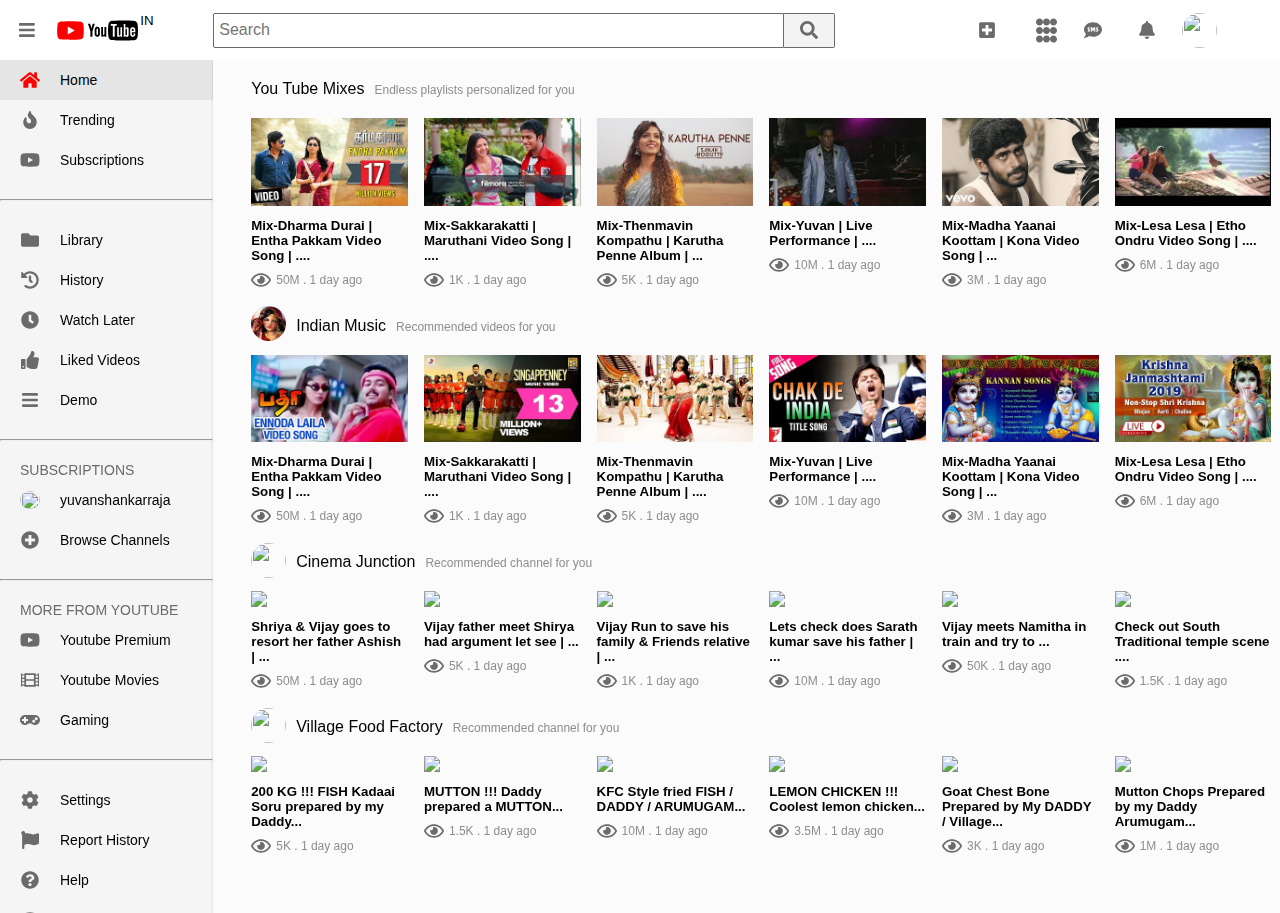
==== commit 33bec52f: "Added: Script in the index html file" ====
--- a/youtube.html
+++ b/youtube.html
@@ -264,7 +264,7 @@
 			</li>
 			<li class="col-l-12">
 				<div>
-					<img src="https://yt3.ggpht.com/a/AGF-l7_j2_SyLErb5lh5tdl-Ra-_uuMD1JdNnU6xZg=s88-c-k-c0xffffffff-no-rj-mo">
+					<img src="header/yuvan.jpg">
 				</div>
 				<div>
 					<span>yuvanshankarraja</span>
@@ -341,7 +341,7 @@
 	    	<div class="col-l-12">
 	    		<div class="col-l-2 left">
 	    			<div class="col-l-12">
-	    				<img src="https://i.ytimg.com/vi/WJbu2Ib3ozE/hqdefault.jpg?sqp=-oaymwEXCNACELwBSFryq4qpAwkIARUAAIhCGAE=&amp;rs=AOn4CLCLOQCYzjW4v8K7j7eRoCKpRzEeRQ">
+	    				<img src="images/youtube-mix-1.jpg">
 	    			</div>
 	    			<div class="col-l-12">
 		            	<h5>Mix-Dharma Durai | Entha Pakkam Video Song | ....</h5>
@@ -355,7 +355,7 @@
 	    		</div>
 	    		<div class="col-l-2 left">
 	    			<div class="col-l-12">
-	    				<img src="https://i.ytimg.com/vi/ZkHJT-wLyVg/hqdefault.jpg?sqp=-oaymwEXCNACELwBSFryq4qpAwkIARUAAIhCGAE=&rs=AOn4CLD1T5iomhOvf1H9FDV-jz9av7YhMg">
+	    				<img src="images/youtube-mix-2.jpg">
 	    			</div>
 	    			<div class="col-l-12">
 		            	<h5>Mix-Sakkarakatti | Maruthani Video Song | ....</h5>
@@ -369,7 +369,7 @@
 	    		</div>
 	    		<div class="col-l-2 left">
 	    			<div class="col-l-12">
-	    				<img src="https://i.ytimg.com/vi/ppQPpShemEE/hqdefault.jpg?sqp=-oaymwEXCNACELwBSFryq4qpAwkIARUAAIhCGAE=&rs=AOn4CLA9-rfAv5_blAFDIYUwUbIH0sF6Ow">
+	    				<img src="images/youtube-mix-3.jpg">
 	    			</div>
 	    			<div class="col-l-12">
 		            	<h5>Mix-Thenmavin Kompathu | Karutha Penne Album | ...</h5>
@@ -383,7 +383,7 @@
 	    		</div>
 	    		<div class="col-l-2 left">
 	    			<div class="col-l-12">
-	    				<img src="https://i.ytimg.com/vi/wMmwpNNFYKs/hqdefault.jpg?sqp=-oaymwEXCNACELwBSFryq4qpAwkIARUAAIhCGAE=&rs=AOn4CLBylaHY2BNYeYAFru0MHAMsIDUZvA">
+	    				<img src="images/youtube-mix-4.jpg">
 	    			</div>
 	    			<div class="col-l-12">
 		            	<h5>Mix-Yuvan | Live Performance | ....</h5>
@@ -397,7 +397,7 @@
 	    		</div>
 	    		<div class="col-l-2 left">
 	    			<div class="col-l-12">
-	    				<img src="https://i.ytimg.com/vi/ovYSmZj85Es/hqdefault.jpg?sqp=-oaymwEXCNACELwBSFryq4qpAwkIARUAAIhCGAE=&rs=AOn4CLA4-R2mtXFgGvca9IC6wQnaQL-MXQ">
+	    				<img src="images/youtube-mix-5.jpg">
 	    			</div>
 	    			<div class="col-l-12">
 		            	<h5>Mix-Madha Yaanai Koottam | Kona Video Song | ...</h5>
@@ -411,7 +411,7 @@
 	    		</div>
 	    		<div class="col-l-2 left">
 	    			<div class="col-l-12">
-	    				<img src="https://i.ytimg.com/vi/Y0mFoeCboWE/hqdefault.jpg?sqp=-oaymwEXCNACELwBSFryq4qpAwkIARUAAIhCGAE=&rs=AOn4CLAb8FZ0pJFmGvecHL-IWJ4KMsEDqw">
+	    				<img src="images/youtube-mix-6.jpg">
 	    			</div>
 	    			<div class="col-l-12">
 		            	<h5>Mix-Lesa Lesa | Etho Ondru Video Song | ....</h5>
@@ -429,7 +429,7 @@
 	    <div class="youtube-mixes">
 	    	<div class="col-l-12 channel">
 	    		<div class="left">
-	    			<img src="https://yt3.ggpht.com/kbSu63I8-8eCnG6gfeh_k_O9eEY4OIimp9rQK18en6NUQaorXaQW4EJ8nPL-VP1KhyH0OETk-cvd_NSqFg=s88-c-k-c0x00ffffff-no-rj">
+	    			<img src="images/indian-music-header-img.jpg">
 	    		</div>
 	    		<div class="left">
 	    			<h4 class="left">Indian Music</h4>
@@ -439,7 +439,7 @@
 	    	<div class="col-l-12">
 	    		<div class="col-l-2 left">
 	    			<div class="col-l-12">
-	    				<img src="https://i.ytimg.com/vi/dlC6A3MplMo/hqdefault.jpg?sqp=-oaymwEZCNACELwBSFXyq4qpAwsIARUAAIhCGAFwAQ==&rs=AOn4CLDnUucxR3ynisKs1ENByJleFoFNBQ">
+	    				<img src="images/indian-music-1.webp">
 	    			</div>
 	    			<div class="col-l-12">
 		            	<h5>Mix-Dharma Durai | Entha Pakkam Video Song | ....</h5>
@@ -453,7 +453,7 @@
 	    		</div>
 	    		<div class="col-l-2 left">
 	    			<div class="col-l-12">
-	    				<img src="https://i.ytimg.com/vi/MnbWE8ZKeBg/hqdefault.jpg?sqp=-oaymwEZCNACELwBSFXyq4qpAwsIARUAAIhCGAFwAQ==&rs=AOn4CLDi5erARGVuYnyCTpDQo6akDSZ7AQ">
+	    				<img src="images/indian-music-2.webp">
 	    			</div>
 	    			<div class="col-l-12">
 		            	<h5>Mix-Sakkarakatti | Maruthani Video Song | ....</h5>
@@ -467,7 +467,7 @@
 	    		</div>
 	    		<div class="col-l-2 left">
 	    			<div class="col-l-12">
-	    				<img src="https://i.ytimg.com/vi/lxB-ki-qE64/hqdefault.jpg?sqp=-oaymwEZCNACELwBSFXyq4qpAwsIARUAAIhCGAFwAQ==&rs=AOn4CLCEyo0AAqg_yfyTqG5H4CapXLDoWA">
+	    				<img src="images/indian-music-3.webp">
 	    			</div>
 	    			<div class="col-l-12">
 		            	<h5>Mix-Thenmavin Kompathu | Karutha Penne Album | ....</h5>
@@ -481,7 +481,7 @@
 	    		</div>
 	    		<div class="col-l-2 left">
 	    			<div class="col-l-12">
-	    				<img src="https://i.ytimg.com/vi/bnqLzCsffwY/hqdefault.jpg?sqp=-oaymwEZCNACELwBSFXyq4qpAwsIARUAAIhCGAFwAQ==&rs=AOn4CLCBU_yRy_SVmd4heUDv0NOMxolqeA">
+	    				<img src="images/indian-music-4.webp">
 	    			</div>
 	    			<div class="col-l-12">
 		            	<h5>Mix-Yuvan | Live Performance | ....</h5>
@@ -495,7 +495,7 @@
 	    		</div>
 	    		<div class="col-l-2 left">
 	    			<div class="col-l-12">
-	    				<img src="https://i.ytimg.com/vi/o6veiZTyHR0/hqdefault.jpg?sqp=-oaymwEZCNACELwBSFXyq4qpAwsIARUAAIhCGAFwAQ==&rs=AOn4CLCZCQstOX8rOKZkXiELXL7HjcrWDg">
+	    				<img src="images/indian-music-5.webp">
 	    			</div>
 	    			<div class="col-l-12">
 		            	<h5>Mix-Madha Yaanai Koottam | Kona Video Song | ...</h5>
@@ -509,7 +509,7 @@
 	    		</div>
 	    		<div class="col-l-2 left">
 	    			<div class="col-l-12">
-	    				<img src="https://i.ytimg.com/vi/b0nxyisAslA/hqdefault_live.jpg?sqp=-oaymwEZCNACELwBSFXyq4qpAwsIARUAAIhCGAFwAQ==&rs=AOn4CLAFEfShYbqVzImWxprSyEn42xty0g">
+	    				<img src="images/indian-music-6.webp">
 	    			</div>
 	    			<div class="col-l-12">
 		            	<h5>Mix-Lesa Lesa | Etho Ondru Video Song | ....</h5>
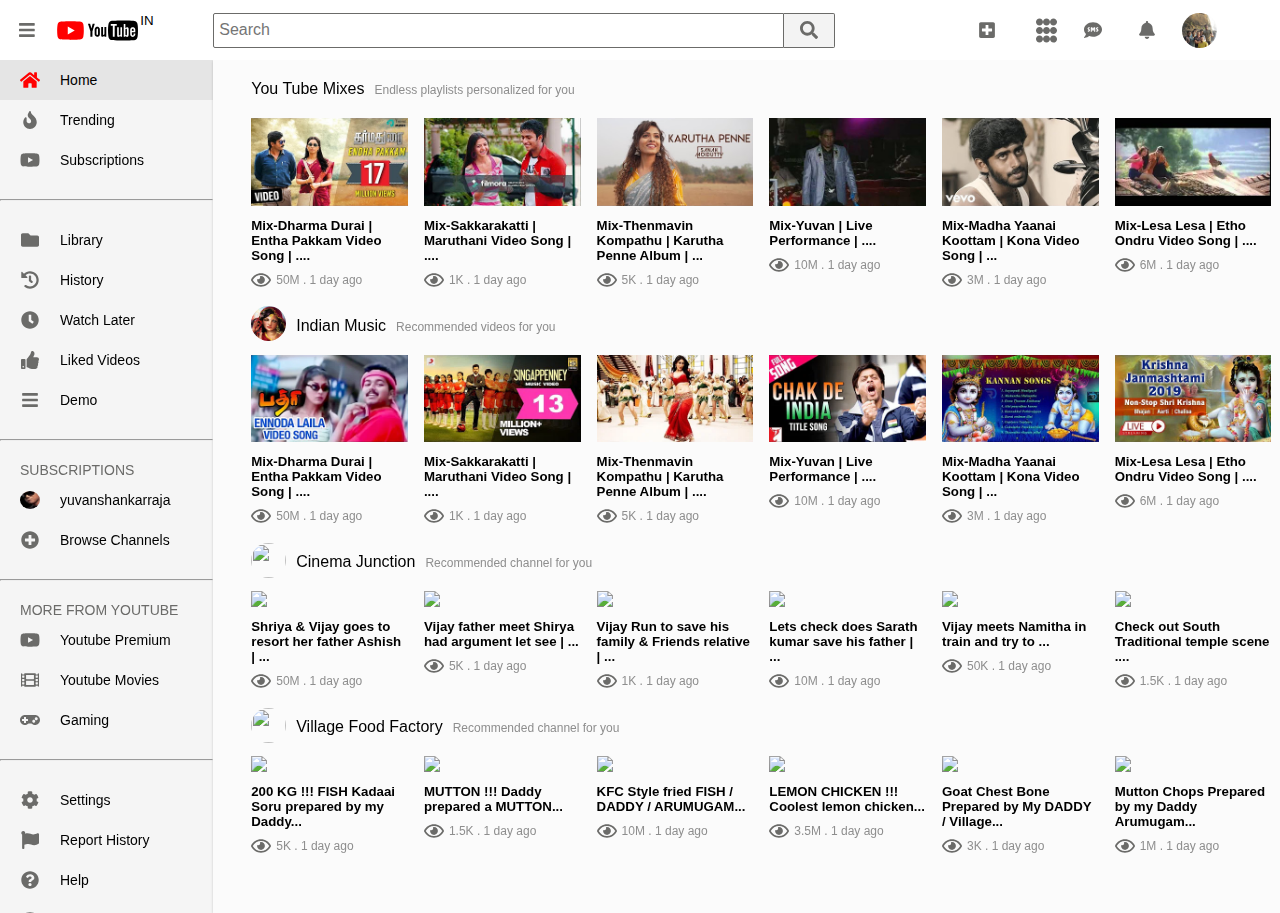
==== commit 3588222d: "Changed: Image source in the image elements" ====
--- a/youtube.html
+++ b/youtube.html
@@ -160,7 +160,7 @@
 				</li>
 				<li class="col-l-2">
 					<div class="user-img">
-						<img src="https://yt3.ggpht.com/a-/AAuE7mBJAxGrt_FuOMkSn2NJ43f8de4fMuPC3uu2xA=s88-c-k-c0x00ffffff-no-rj-mo">
+						<img src="images/header/user-image.jpg">
 					</div>
 				</li>
 			</ul>
@@ -196,7 +196,7 @@
 				</li>
 				<li>
 					<div class="user-img">
-						<img src="https://yt3.ggpht.com/a-/AAuE7mBJAxGrt_FuOMkSn2NJ43f8de4fMuPC3uu2xA=s88-c-k-c0x00ffffff-no-rj-mo">
+						<img src="images/header/user-image.jpg">
 					</div>
 				</li>
 			</ul>
@@ -264,7 +264,7 @@
 			</li>
 			<li class="col-l-12">
 				<div>
-					<img src="header/yuvan.jpg">
+					<img src="images/header/yuvan.jpg">
 				</div>
 				<div>
 					<span>yuvanshankarraja</span>
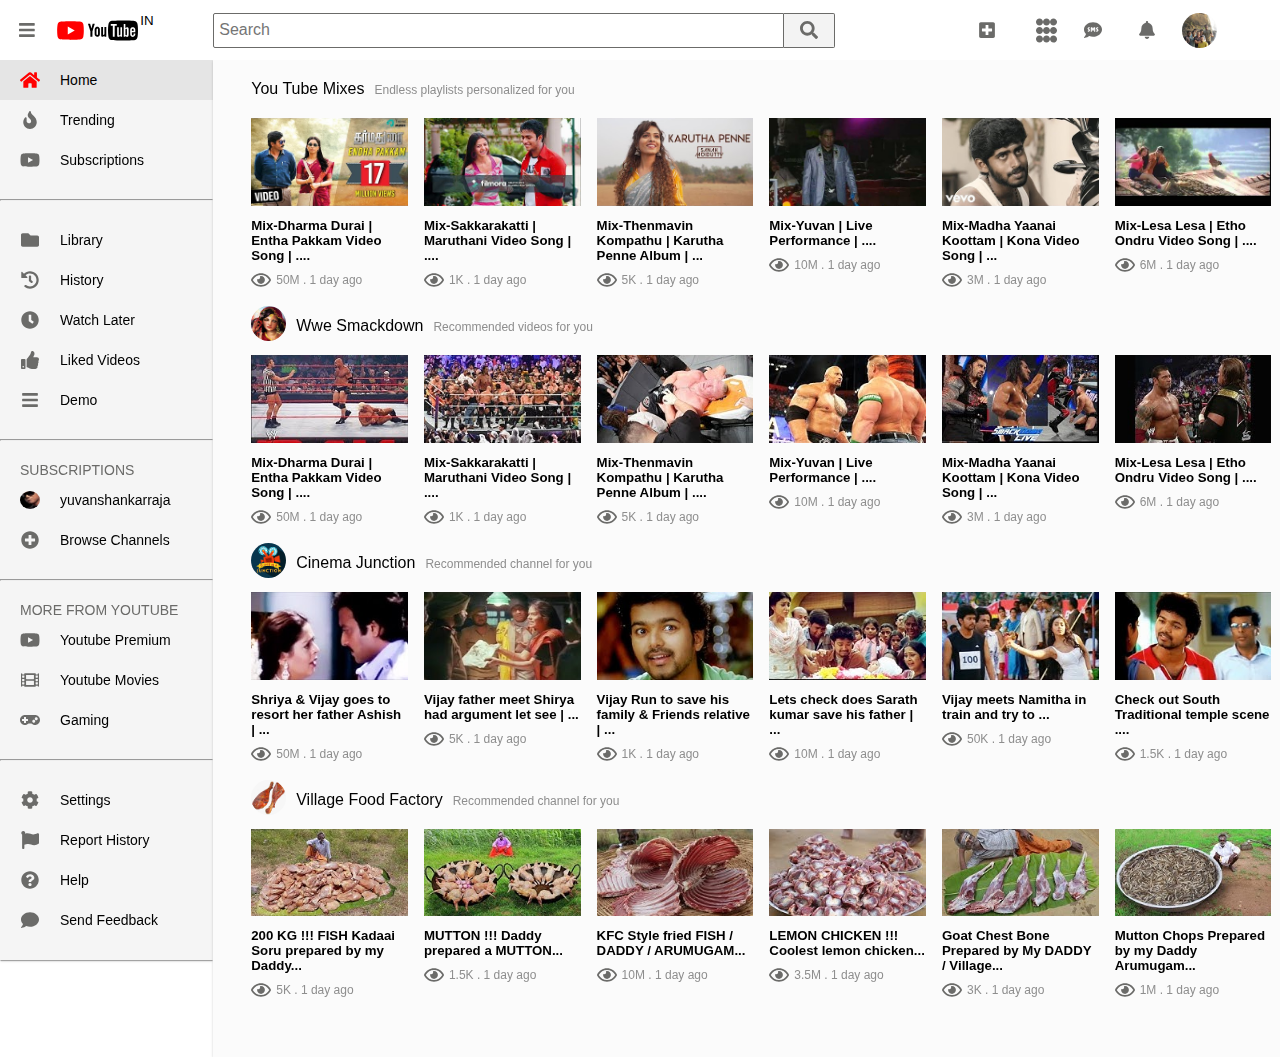
==== commit afa19f98: "Removed: All external images and moved to local" ====
--- a/youtube.html
+++ b/youtube.html
@@ -330,6 +330,17 @@
 		</ul>
 	</aside>
 
+	<aside class="collapse" style="display: none;">
+		<ul class="bottom">
+			<li class="col-l-12">
+				<svg height="18" width="20">
+					<use xlink:href="#home"></use>
+				</svg>
+				<span>Home</span>
+			</li>
+		</ul>
+	</aside>
+
 	<section>
 		<div class="youtube-mixes">
 	    	<div class="col-l-12">
@@ -432,14 +443,14 @@
 	    			<img src="images/indian-music-header-img.jpg">
 	    		</div>
 	    		<div class="left">
-	    			<h4 class="left">Indian Music</h4>
+	    			<h4 class="left">Wwe Smackdown</h4>
 	    			<span>Recommended videos for you</span>
 	    		</div> 
 	    	</div>
 	    	<div class="col-l-12">
 	    		<div class="col-l-2 left">
 	    			<div class="col-l-12">
-	    				<img src="images/indian-music-1.webp">
+	    				<img src="images/wwe-smackdown-1.jpg">
 	    			</div>
 	    			<div class="col-l-12">
 		            	<h5>Mix-Dharma Durai | Entha Pakkam Video Song | ....</h5>
@@ -453,7 +464,7 @@
 	    		</div>
 	    		<div class="col-l-2 left">
 	    			<div class="col-l-12">
-	    				<img src="images/indian-music-2.webp">
+	    				<img src="images/wwe-smackdown-2.jpg">
 	    			</div>
 	    			<div class="col-l-12">
 		            	<h5>Mix-Sakkarakatti | Maruthani Video Song | ....</h5>
@@ -467,7 +478,7 @@
 	    		</div>
 	    		<div class="col-l-2 left">
 	    			<div class="col-l-12">
-	    				<img src="images/indian-music-3.webp">
+	    				<img src="images/wwe-smackdown-3.jpg">
 	    			</div>
 	    			<div class="col-l-12">
 		            	<h5>Mix-Thenmavin Kompathu | Karutha Penne Album | ....</h5>
@@ -481,7 +492,7 @@
 	    		</div>
 	    		<div class="col-l-2 left">
 	    			<div class="col-l-12">
-	    				<img src="images/indian-music-4.webp">
+	    				<img src="images/wwe-smackdown-4.jpg">
 	    			</div>
 	    			<div class="col-l-12">
 		            	<h5>Mix-Yuvan | Live Performance | ....</h5>
@@ -495,7 +506,7 @@
 	    		</div>
 	    		<div class="col-l-2 left">
 	    			<div class="col-l-12">
-	    				<img src="images/indian-music-5.webp">
+	    				<img src="images/wwe-smackdown-5.jpg">
 	    			</div>
 	    			<div class="col-l-12">
 		            	<h5>Mix-Madha Yaanai Koottam | Kona Video Song | ...</h5>
@@ -509,7 +520,7 @@
 	    		</div>
 	    		<div class="col-l-2 left">
 	    			<div class="col-l-12">
-	    				<img src="images/indian-music-6.webp">
+	    				<img src="images/wwe-smackdown-6.jpg">
 	    			</div>
 	    			<div class="col-l-12">
 		            	<h5>Mix-Lesa Lesa | Etho Ondru Video Song | ....</h5>
@@ -527,7 +538,7 @@
 	    <div class="youtube-mixes">
 	    	<div class="col-l-12 channel">
 	    		<div class="left">
-	    			<img src="https://yt3.ggpht.com/a/AGF-l7905nm-gIWXtkDOrh_U5d5lN9LC7G1upDh61w=s88-c-k-c0x00ffffff-no-rj">
+	    			<img src="images/cinema-junction-header-image.jpg">
 	    		</div>
 	    		<div class="left">
 	    			<h4 class="left">Cinema Junction</h4>
@@ -537,7 +548,7 @@
 	    	<div class="col-l-12">
 	    		<div class="col-l-2 left">
 	    			<div class="col-l-12">
-	    				<img src="https://i.ytimg.com/vi/OfsIRYeYGdY/hqdefault.jpg?sqp=-oaymwEZCNACELwBSFXyq4qpAwsIARUAAIhCGAFwAQ==&rs=AOn4CLDJxdCMRQsJl7ODzXnHjXT1UoSnSA">
+	    				<img src="images/cinema-junction-1.jpg">
 	    			</div>
 	    			<div class="col-l-12">
 		            	<h5>Shriya & Vijay goes to resort her father Ashish | ...</h5>
@@ -551,7 +562,7 @@
 	    		</div>
 	    		<div class="col-l-2 left">
 	    			<div class="col-l-12">
-	    				<img src="https://i.ytimg.com/vi/qJ5aTzxfykY/hqdefault.jpg?sqp=-oaymwEZCNACELwBSFXyq4qpAwsIARUAAIhCGAFwAQ==&rs=AOn4CLCFZbvv9BDdz9PlK1TyhgqrEJfb3Q">
+	    				<img src="images/cinema-junction-2.jpg">
 	    			</div>
 	    			<div class="col-l-12">
 		            	<h5>Vijay father meet Shirya had argument let see | ...</h5>
@@ -565,7 +576,7 @@
 	    		</div>
 	    		<div class="col-l-2 left">
 	    			<div class="col-l-12">
-	    				<img src="https://i.ytimg.com/vi/4RDtxdTxNQc/hqdefault.jpg?sqp=-oaymwEZCNACELwBSFXyq4qpAwsIARUAAIhCGAFwAQ==&rs=AOn4CLBUpXtq625wVirOW_Mavita_1dJFg">
+	    				<img src="images/cinema-junction-3.jpg">
 	    			</div>
 	    			<div class="col-l-12">
 		            	<h5>Vijay Run to save his family & Friends relative | ...</h5>
@@ -579,7 +590,7 @@
 	    		</div>
 	    		<div class="col-l-2 left">
 	    			<div class="col-l-12">
-	    				<img src="https://i.ytimg.com/vi/hNFfqd-wo4I/hqdefault.jpg?sqp=-oaymwEZCNACELwBSFXyq4qpAwsIARUAAIhCGAFwAQ==&rs=AOn4CLDd_AN0xjXiXEgQHyz-jgdqkmUaMA">
+	    				<img src="images/cinema-junction-4.jpg">
 	    			</div>
 	    			<div class="col-l-12">
 		            	<h5>Lets check does Sarath kumar save his father | ...</h5>
@@ -593,7 +604,7 @@
 	    		</div>
 	    		<div class="col-l-2 left">
 	    			<div class="col-l-12">
-	    				<img src="https://i.ytimg.com/vi/WTkRMgxRHDQ/hqdefault.jpg?sqp=-oaymwEZCNACELwBSFXyq4qpAwsIARUAAIhCGAFwAQ==&rs=AOn4CLB9iiphcHjc2hlstw6PK2V_9pXY0g">
+	    				<img src="images/cinema-junction-5.jpg">
 	    			</div>
 	    			<div class="col-l-12">
 		            	<h5>Vijay meets Namitha in train and try to ...</h5>
@@ -607,7 +618,7 @@
 	    		</div>
 	    		<div class="col-l-2 left">
 	    			<div class="col-l-12">
-	    				<img src="https://i.ytimg.com/vi/h6i3FiPhPXA/hqdefault.jpg?sqp=-oaymwEZCNACELwBSFXyq4qpAwsIARUAAIhCGAFwAQ==&rs=AOn4CLDx9l83N84GzfwCxyS_0PEZoBzB2w">
+	    				<img src="images/cinema-junction-6.jpg">
 	    			</div>
 	    			<div class="col-l-12">
 		            	<h5>Check out South Traditional temple scene ....</h5>
@@ -625,7 +636,7 @@
 	    <div class="youtube-mixes">
 	    	<div class="col-l-12 channel">
 	    		<div class="left">
-	    			<img src="https://yt3.ggpht.com/a/AGF-l7_4Ahh2XSRoxNf2bhlQfdK2P7vnNA4dfEXTRQ=s88-c-k-c0x00ffffff-no-rj">
+	    			<img src="images/village-food-factory-header-image.jpg">
 	    		</div>
 	    		<div class="left">
 	    			<h4 class="left">Village Food Factory</h4>
@@ -635,7 +646,7 @@
 	    	<div class="col-l-12">
 	    		<div class="col-l-2 left">
 	    			<div class="col-l-12">
-	    				<img src="https://i.ytimg.com/vi/79e2HVpvVX8/hqdefault.jpg?sqp=-oaymwEZCNACELwBSFXyq4qpAwsIARUAAIhCGAFwAQ==&rs=AOn4CLBqh5DdJ_dCcXSzuVj0ioQP8wSCSA">
+	    				<img src="images/village-food-factory-1.jpg">
 	    			</div>
 	    			<div class="col-l-12">
 		            	<h5>200 KG !!! FISH Kadaai Soru prepared by my Daddy...</h5>
@@ -649,7 +660,7 @@
 	    		</div>
 	    		<div class="col-l-2 left">
 	    			<div class="col-l-12">
-	    				<img src="https://i.ytimg.com/vi/SEkb8II2pkw/hqdefault.jpg?sqp=-oaymwEZCNACELwBSFXyq4qpAwsIARUAAIhCGAFwAQ==&rs=AOn4CLB7vtYfnGqfY8SkvUWbG8uP13es4g">
+	    				<img src="images/village-food-factory-2.jpg">
 	    			</div>
 	    			<div class="col-l-12">
 		            	<h5>MUTTON !!! Daddy prepared a MUTTON...</h5>
@@ -663,7 +674,7 @@
 	    		</div>
 	    		<div class="col-l-2 left">
 	    			<div class="col-l-12">
-	    				<img src="https://i.ytimg.com/vi/_US4Q9t-tpw/hqdefault.jpg?sqp=-oaymwEZCNACELwBSFXyq4qpAwsIARUAAIhCGAFwAQ==&rs=AOn4CLDV2XbyvCvrbzXX6inefCihdtwgUQ">
+	    				<img src="images/village-food-factory-3.jpg">
 	    			</div>
 	    			<div class="col-l-12">
 		            	<h5>KFC Style fried FISH / DADDY / ARUMUGAM...</h5>
@@ -677,7 +688,7 @@
 	    		</div>
 	    		<div class="col-l-2 left">
 	    			<div class="col-l-12">
-	    				<img src="https://i.ytimg.com/vi/-dL-ga257T4/hqdefault.jpg?sqp=-oaymwEZCNACELwBSFXyq4qpAwsIARUAAIhCGAFwAQ==&rs=AOn4CLDP6pbHyFW6eKoW5vjq9dd9Y1bG2Q">
+	    				<img src="images/village-food-factory-4.jpg">
 	    			</div>
 	    			<div class="col-l-12">
 		            	<h5>LEMON CHICKEN !!! Coolest lemon chicken...</h5>
@@ -691,7 +702,7 @@
 	    		</div>
 	    		<div class="col-l-2 left">
 	    			<div class="col-l-12">
-	    				<img src="https://i.ytimg.com/vi/hzcMxguP4KQ/hqdefault.jpg?sqp=-oaymwEZCNACELwBSFXyq4qpAwsIARUAAIhCGAFwAQ==&rs=AOn4CLBrHBgc6M1DBLLa6YS6izGtNUtiPw">
+	    				<img src="images/village-food-factory-5.jpg">
 	    			</div>
 	    			<div class="col-l-12">
 		            	<h5>Goat Chest Bone Prepared by My DADDY / Village...</h5>
@@ -705,7 +716,7 @@
 	    		</div>
 	    		<div class="col-l-2 left">
 	    			<div class="col-l-12">
-	    				<img src="https://i.ytimg.com/vi/Bz9nQF2A2D8/hqdefault.jpg?sqp=-oaymwEZCNACELwBSFXyq4qpAwsIARUAAIhCGAFwAQ==&rs=AOn4CLBLjEgjsmLOBJ-CJZ-MsmtGMGsKnw">
+	    				<img src="images/village-food-factory-6.jpg">
 	    			</div>
 	    			<div class="col-l-12">
 		            	<h5>Mutton Chops Prepared by my Daddy Arumugam...</h5>
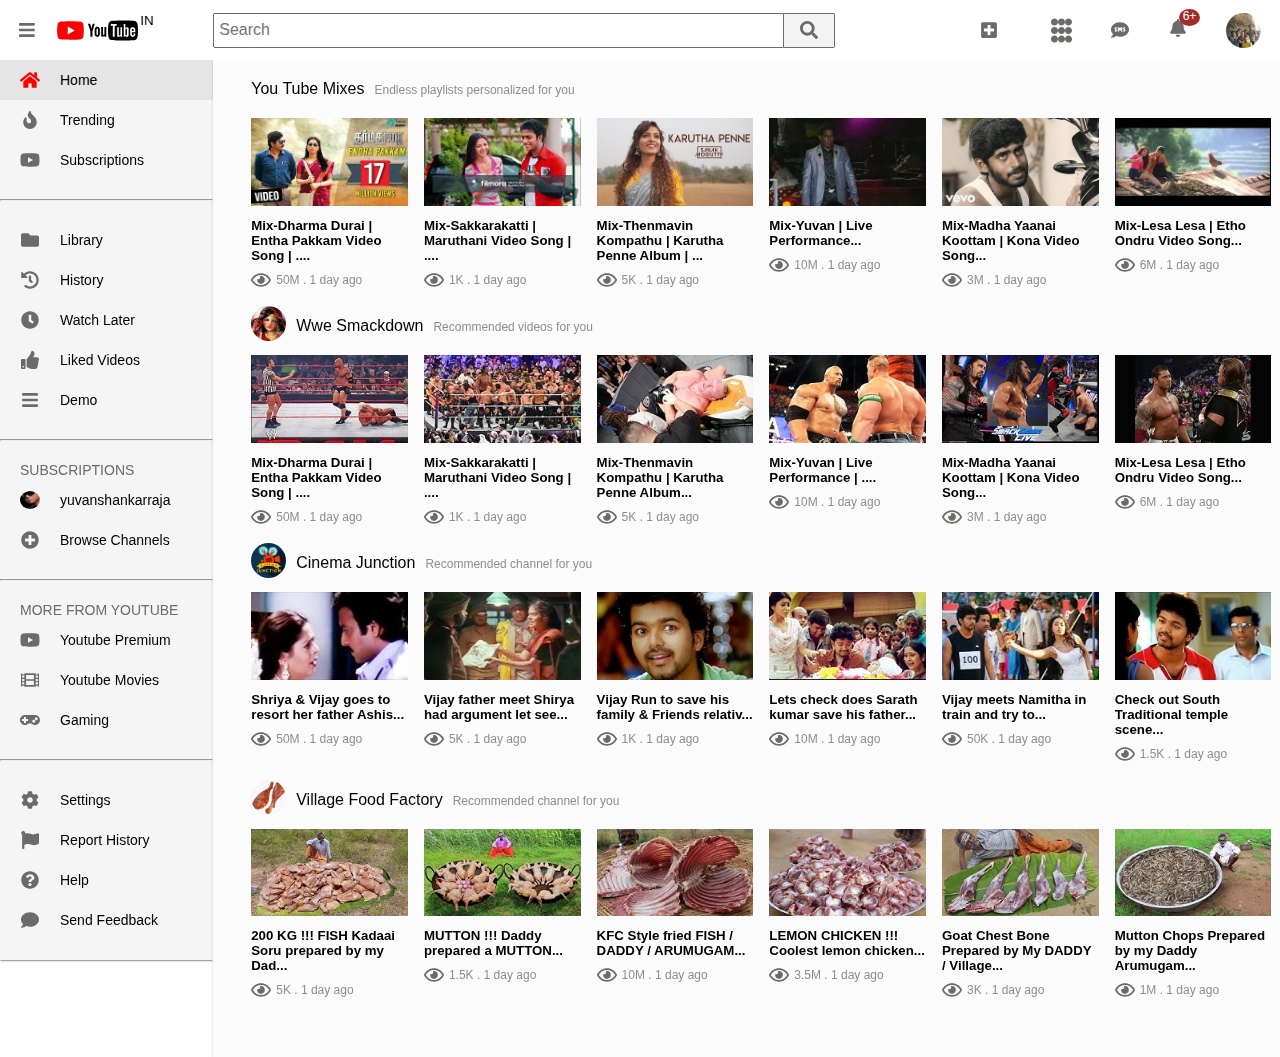
==== commit 65385fcc: "Added: Notification UI" ====
--- a/youtube.html
+++ b/youtube.html
@@ -133,32 +133,32 @@
 				</li>
 			</ul>
 			<ul class="col-l-3 right">
-				<li class="col-l-2">
+				<li class="">
 					<svg height="18" width="20">
 						<use xlink:href="#plus-square"></use>
 					</svg>
 				</li>
-				<li class="col-l-2">
+				<li class="">
 					<svg preserveAspectRatio="xMidYMid meet" height="25" width="35">
 						<use xlink:href="#ellipsis-v" x="0" y="0"></use>
 						<use xlink:href="#ellipsis-v" x="7" y="0"></use>
 						<use xlink:href="#ellipsis-v" x="14" y="0"></use>
 					</svg>
 				</li>
-				<li class="col-l-2">
+				<li class="">
 					<svg height="18" width="20">
 						<use xlink:href="#sms"></use>
 					</svg>
 				</li>
-				<li class="col-l-2">
-					<svg height="18" width="20">
-						<use xlink:href="#bell"></use>
-					</svg>
-					<!--
-						<sup><div>6</div></sup>
-					-->
-				</li>
-				<li class="col-l-2">
+				<li class="">
+					<div class="notification">
+                        <svg class="" height="18" width="20">
+                            <use xlink:href="#bell"></use>
+                        </svg>
+    					<div class="notification-count">6+</div>
+    				</div>
+				</li>
+				<li class="">
 					<div class="user-img">
 						<img src="images/header/user-image.jpg">
 					</div>
@@ -397,7 +397,7 @@
 	    				<img src="images/youtube-mix-4.jpg">
 	    			</div>
 	    			<div class="col-l-12">
-		            	<h5>Mix-Yuvan | Live Performance | ....</h5>
+		            	<h5>Mix-Yuvan | Live Performance...</h5>
 		        	</div>
 		        	<div class="col-l-12">
 		        		<svg height="18" width="20">
@@ -411,7 +411,7 @@
 	    				<img src="images/youtube-mix-5.jpg">
 	    			</div>
 	    			<div class="col-l-12">
-		            	<h5>Mix-Madha Yaanai Koottam | Kona Video Song | ...</h5>
+		            	<h5>Mix-Madha Yaanai Koottam | Kona Video Song...</h5>
 		        	</div>
 		        	<div class="col-l-12">
 		        		<svg height="18" width="20">
@@ -425,7 +425,7 @@
 	    				<img src="images/youtube-mix-6.jpg">
 	    			</div>
 	    			<div class="col-l-12">
-		            	<h5>Mix-Lesa Lesa | Etho Ondru Video Song | ....</h5>
+		            	<h5>Mix-Lesa Lesa | Etho Ondru Video Song...</h5>
 		        	</div>
 		        	<div class="col-l-12">
 		        		<svg height="18" width="20">
@@ -481,7 +481,7 @@
 	    				<img src="images/wwe-smackdown-3.jpg">
 	    			</div>
 	    			<div class="col-l-12">
-		            	<h5>Mix-Thenmavin Kompathu | Karutha Penne Album | ....</h5>
+		            	<h5>Mix-Thenmavin Kompathu | Karutha Penne Album...</h5>
 		        	</div>
 		        	<div class="col-l-12">
 		        		<svg height="18" width="20">
@@ -509,7 +509,7 @@
 	    				<img src="images/wwe-smackdown-5.jpg">
 	    			</div>
 	    			<div class="col-l-12">
-		            	<h5>Mix-Madha Yaanai Koottam | Kona Video Song | ...</h5>
+		            	<h5>Mix-Madha Yaanai Koottam | Kona Video Song...</h5>
 		        	</div>
 		        	<div class="col-l-12">
 		        		<svg height="18" width="20">
@@ -523,7 +523,7 @@
 	    				<img src="images/wwe-smackdown-6.jpg">
 	    			</div>
 	    			<div class="col-l-12">
-		            	<h5>Mix-Lesa Lesa | Etho Ondru Video Song | ....</h5>
+		            	<h5>Mix-Lesa Lesa | Etho Ondru Video Song...</h5>
 		        	</div>
 		        	<div class="col-l-12">
 		        		<svg height="18" width="20">
@@ -551,7 +551,7 @@
 	    				<img src="images/cinema-junction-1.jpg">
 	    			</div>
 	    			<div class="col-l-12">
-		            	<h5>Shriya & Vijay goes to resort her father Ashish | ...</h5>
+		            	<h5>Shriya & Vijay goes to resort her father Ashis...</h5>
 		        	</div>
 		        	<div class="col-l-12">
 		        		<svg height="18" width="20">
@@ -565,7 +565,7 @@
 	    				<img src="images/cinema-junction-2.jpg">
 	    			</div>
 	    			<div class="col-l-12">
-		            	<h5>Vijay father meet Shirya had argument let see | ...</h5>
+		            	<h5>Vijay father meet Shirya had argument let see...</h5>
 		        	</div>
 		        	<div class="col-l-12">
 		        		<svg height="18" width="20">
@@ -579,7 +579,7 @@
 	    				<img src="images/cinema-junction-3.jpg">
 	    			</div>
 	    			<div class="col-l-12">
-		            	<h5>Vijay Run to save his family & Friends relative | ...</h5>
+		            	<h5>Vijay Run to save his family & Friends relativ...</h5>
 		        	</div>
 		        	<div class="col-l-12">
 		        		<svg height="18" width="20">
@@ -593,7 +593,7 @@
 	    				<img src="images/cinema-junction-4.jpg">
 	    			</div>
 	    			<div class="col-l-12">
-		            	<h5>Lets check does Sarath kumar save his father | ...</h5>
+		            	<h5>Lets check does Sarath kumar save his father...</h5>
 		        	</div>
 		        	<div class="col-l-12">
 		        		<svg height="18" width="20">
@@ -607,7 +607,7 @@
 	    				<img src="images/cinema-junction-5.jpg">
 	    			</div>
 	    			<div class="col-l-12">
-		            	<h5>Vijay meets Namitha in train and try to ...</h5>
+		            	<h5>Vijay meets Namitha in train and try to...</h5>
 		        	</div>
 		        	<div class="col-l-12">
 		        		<svg height="18" width="20">
@@ -621,7 +621,7 @@
 	    				<img src="images/cinema-junction-6.jpg">
 	    			</div>
 	    			<div class="col-l-12">
-		            	<h5>Check out South Traditional temple scene ....</h5>
+		            	<h5>Check out South Traditional temple scene...</h5>
 		        	</div>
 		        	<div class="col-l-12">
 		        		<svg height="18" width="20">
@@ -649,7 +649,7 @@
 	    				<img src="images/village-food-factory-1.jpg">
 	    			</div>
 	    			<div class="col-l-12">
-		            	<h5>200 KG !!! FISH Kadaai Soru prepared by my Daddy...</h5>
+		            	<h5>200 KG !!! FISH Kadaai Soru prepared by my Dad...</h5>
 		        	</div>
 		        	<div class="col-l-12">
 		        		<svg height="18" width="20">
@@ -773,10 +773,11 @@
 				</li>
 				<li class="left">
 					<div>
-						<div>
+						<div class="notification">
 							<svg height="18" width="20">
 								<use xlink:href="#envelope"></use>
 							</svg>
+							<div class="notification-count">6+</div>
 						</div>
 						<div>
 							<span>Inbox</span>
--- a/youtube.css
+++ b/youtube.css
@@ -70,7 +70,7 @@
 footer {
 	position: fixed;
 	width: 100%;
-	height: 50px;
+	height: 60px;
 	bottom: 0;
 	background: #fbfbfb;
     z-index: 100;
@@ -336,11 +336,11 @@
 	background: #f3f3f3;
 }
 
-header nav ul:nth-child(3) li {
-	position: relative;
+header nav ul:nth-child(3) {
 	justify-content: space-around;
 }
 
+/*
 header nav ul:nth-child(3) li:nth-child(4) sup {
 	height: 60px;
     width: 20px;
@@ -358,6 +358,26 @@
     color: white;
     font-weight: 600;
 }
+*/
+
+header nav ul:nth-child(3) li:nth-child(4) .notification, footer nav ul li:nth-child(4) .notification {
+	position: relative;
+}
+
+header nav ul:nth-child(3) li:nth-child(4) .notification .notification-count, footer nav ul li:nth-child(4) .notification .notification-count {
+	font-size: 12px;
+    background: brown;
+    width: 21px;
+    height: 17px;
+    border-radius: 50%;
+    text-align: center;
+    color: white;
+    font-weight: 500;
+    position: absolute;
+    top: -10px;
+    right: 0;
+    left: 11px;
+}
 
 header nav ul div.user-img, header nav ul li div.user-img img {
 	height: 35px;
@@ -453,7 +473,7 @@
 }
 
 footer nav, footer nav ul {
-	height: 50px;
+	height: 60px;
 }
 
 footer nav ul {
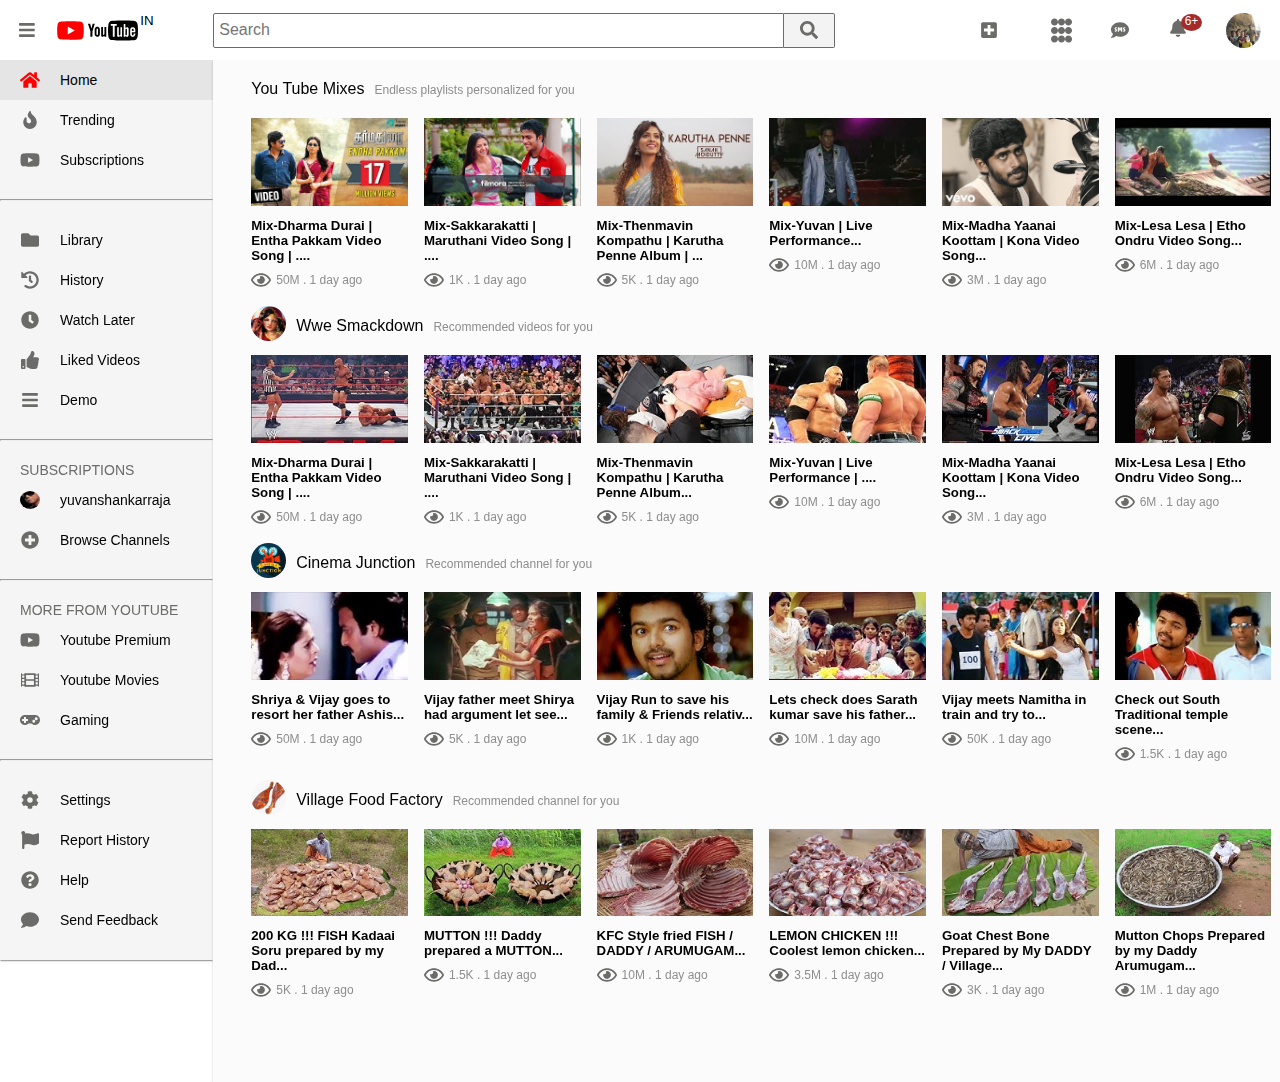
==== commit d8db3e15: "Added: Mini side-bar UI" ====
--- a/youtube.html
+++ b/youtube.html
@@ -9,6 +9,21 @@
 	<meta name="author" content="Satham Hussain" />
 	<meta name="viewport" content="width=device-width, initial-scale=1.0" />
 	<link rel="stylesheet" href="youtube.css" />
+	<script type="text/javascript">
+		function collapse () {
+			var asideLarge = document.getElementById("aside-large");
+			var asideSmall = document.getElementById("aside-small");
+			if (asideSmall.style.display === "" || asideSmall.style.display === "none") {
+		      	asideSmall.style.display = "block";
+		      	asideLarge.style.display = "none";
+		      	document.getElementsByTagName("section")[0].setAttribute("class", "enlarge");
+		    } else {
+		    	asideSmall.style.display = "none";
+		    	asideLarge.style.display = "block";
+		    	document.getElementsByTagName("section")[0].setAttribute("class", "");
+		    }
+		}
+	</script>
 </head>
 <body>
 	<svg style="display: none;" aria-hidden="true" version="1.1" xmlns="http://www.w3.org/2000/svg" xmlns:xlink="http://www.w3.org/1999/xlink">
@@ -105,7 +120,7 @@
 	<header>
 		<nav class="desktop">
 			<ul class="col-l-2 left">
-				<li class="col-l-2">
+				<li onclick="collapse();" class="col-l-2">
 					<svg height="18" width="20">
 						<use xlink:href="#bars"></use>
  					</svg>
@@ -203,7 +218,8 @@
 		</nav>
 	</header>
 
-	<aside>
+	<aside id="aside-large" class="large">
+		<!-- Large -->
 		<ul class="bottom">
 			<li class="col-l-12">
 				<svg height="18" width="20">
@@ -330,13 +346,67 @@
 		</ul>
 	</aside>
 
-	<aside class="collapse" style="display: none;">
-		<ul class="bottom">
-			<li class="col-l-12">
-				<svg height="18" width="20">
-					<use xlink:href="#home"></use>
-				</svg>
-				<span>Home</span>
+	<aside id="aside-small" class="small collapse">
+		<ul>
+			<li>
+				<div>
+					<div>
+						<svg height="18" width="20">
+							<use xlink:href="#home"></use>
+						</svg>
+					</div>
+					<div>
+						<span class="active">Home</span>
+					</div>
+				</div>
+			</li>
+			<li>
+				<div>
+					<div>
+						<svg height="18" width="20">
+							<use xlink:href="#trending"></use>
+						</svg>
+					</div>
+					<div>
+						<span>Trending</span>
+					</div>
+				</div>
+			</li>
+			<li>
+				<div>
+					<div>
+						<svg height="18" width="20">
+							<use xlink:href="#play-icon-gray"></use>
+						</svg>
+					</div>
+					<div>
+						<span>Subscriptions</span>
+					</div>
+				</div>
+			</li>
+			<li>
+				<div>
+					<div>
+						<svg height="18" width="20">
+							<use xlink:href="#library"></use>
+						</svg>
+					</div>
+					<div>
+						<span>Library</span>
+					</div>
+				</div>
+			</li>
+			<li>
+				<div>
+					<div>
+						<svg height="18" width="20">
+							<use xlink:href="#history"></use>
+						</svg>
+					</div>
+					<div>
+						<span>History</span>
+					</div>
+				</div>
 			</li>
 		</ul>
 	</aside>
--- a/youtube.css
+++ b/youtube.css
@@ -42,7 +42,7 @@
 	z-index: 999;
 }
 
-aside {
+aside.large {
 	position: fixed;
 	top: 60px;
 	height: 100%;
@@ -51,8 +51,18 @@
 	background: #f5f5f5;
 }
 
-aside:hover {
+aside.large:hover {
 	overflow-y: scroll;
+}
+
+aside.small {
+	position: fixed;
+	top: 60px;
+	height: 100%;
+	width: 5%;
+	box-shadow: 0 2px 1px -1px rgba(0,0,0,.2), 0 1px 1px 0 rgba(0,0,0,.14), 0 1px 3px 0 rgba(0,0,0,.12);
+	background: #f5f5f5;
+	display: none;
 }
 
 section {
@@ -61,16 +71,21 @@
 	left: 16.66%;
 	width: 83.33%;
 	z-index: 100;
-	padding-bottom: 50px;
+	padding-bottom: 75px;
 	padding-left: 30px;
 	box-shadow: 0 2px 1px -1px rgba(0,0,0,.2), 0 1px 1px 0 rgba(0,0,0,.14), 0 1px 3px 0 rgba(0,0,0,.12);
 	background: #fbfbfb;
 }
 
+.enlarge {
+	left: 5%;
+	width: 95%;
+}
+
 footer {
 	position: fixed;
 	width: 100%;
-	height: 60px;
+	height: 75px;
 	bottom: 0;
 	background: #fbfbfb;
     z-index: 100;
@@ -126,7 +141,7 @@
 	.mobile {
 		display: block;
 	}
-	aside {
+	aside.large {
 		display: none;
 	}
 	section {
@@ -146,6 +161,10 @@
 	section div.youtube-mixes > div:first-child span {
 		padding: 0 !important;
 	}
+	header nav ul:nth-child(3) li:nth-child(4) .notification .notification-count, footer nav ul li:nth-child(4) .notification .notification-count {
+		top: -5px !important;
+		left: 13px !important;
+	}
 }
 
 @media only screen and (min-width: 768px) {
@@ -191,12 +210,16 @@
 	.mobile {
 		display: none;
 	}
-	aside {
+	aside.large {
 		display: block;
 	}
 	section {
+		left: 16.66%;
 		width: 83.33%;
-		left: 16.66%;
+		/*
+		left: 5%;
+		width: 95%;
+		*/
 		padding-left: 30px;
 	}
 	section div.youtube-mixes > div:first-child {
@@ -218,7 +241,7 @@
 	.mobile {
 		display: block;
 	}
-	aside {
+	aside.large {
 		display: none;
 	}
 	section {
@@ -238,6 +261,10 @@
 	section div.youtube-mixes > div:first-child span {
 		padding: 0 !important;
 	}
+	header nav ul:nth-child(3) li:nth-child(4) .notification .notification-count, footer nav ul li:nth-child(4) .notification .notification-count {
+		top: -5px !important;
+		left: 13px !important;
+	}
 }
 
 @media (min-width: 768px) and (max-width: 1025px) {
@@ -247,7 +274,7 @@
 	.mobile {
 		display: none;
 	}
-	aside {
+	aside.large {
 		width: 16.66%;
 		display: block;
 	}
@@ -255,7 +282,7 @@
 		width: 83.33%;
 	}
 	section div.youtube-mixes > div:first-child {
-		display: block !important;
+		display: flex !important;
 	}
 	section div.youtube-mixes > div:first-child h4 {
 		float: left !important;
@@ -392,44 +419,59 @@
 	padding: 0 15px 0 15px;
 }
 
-aside ul li {
+aside.large ul li {
 	height: 40px;
     display: flex;
     align-items: center;
 }
 
-aside ul li:first-child {
+aside.large ul li:first-child {
 	background: #e5e5e5;
 }
 
-aside ul li svg {
+aside.large ul li svg {
 	margin: 0 20px 0 20px;
 }
 
-aside ul li span {
+aside.large ul li span {
 	font-size: 14px;
 }
 
-aside ul li.aside-head {
+aside.large ul li.aside-head {
 	color: #6b6b69;
   	height: 20px;
 }
 
-aside ul li.aside-head span {
+aside.large ul li.aside-head span {
 	font-weight: 450;
 	margin: 0 20px 0 20px;
 }
 
-aside ul li:nth-child(12) div:first-child {
+aside.large ul li:nth-child(12) div:first-child {
 	width: 20px;
     height: 18px;
     margin: 0 20px 0 20px;
 }
 
-aside ul li:nth-child(12) div:first-child img {
+aside.large ul li:nth-child(12) div:first-child img {
 	width: 20px;
     height: 18px;
     border-radius: 50%;
+}
+
+aside.small ul li {
+	height: 60px;
+    display: flex;
+    align-items: center;
+    justify-content: center;
+}
+
+aside.small ul li > div {
+	text-align: center;
+}
+
+aside.small ul li > div div:nth-child(2) span {
+	font-size: 10px;
 }
 
 section div.youtube-mixes > div:first-child {
@@ -473,7 +515,7 @@
 }
 
 footer nav, footer nav ul {
-	height: 60px;
+	height: 75px;
 }
 
 footer nav ul {
@@ -503,6 +545,10 @@
 
 /* mischellaneous
 ================= */
+.active {
+	color: red;
+}
+
 .left {
 	float: left;
 }
